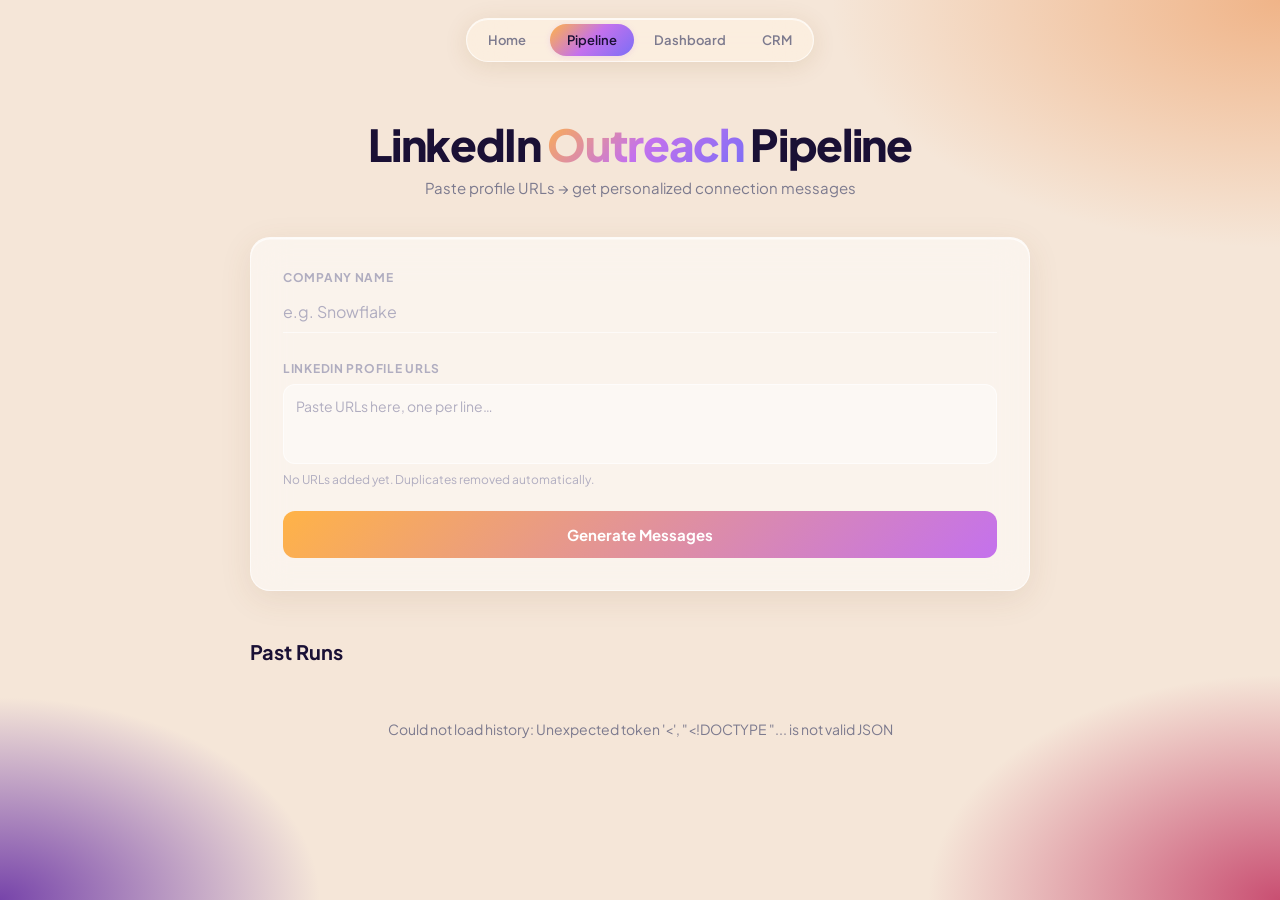
==== index.html @ 35eca124 "Fix copy button broken by JSON.stringify in inline onclick Messages containing quotes or apostrophes" ====
<!DOCTYPE html>
<html lang="en">
<head>
  <meta charset="UTF-8" />
  <meta name="viewport" content="width=device-width, initial-scale=1.0" />
  <title>LinkedIn Outreach Pipeline</title>
  <link rel="preconnect" href="https://fonts.googleapis.com" />
  <link rel="preconnect" href="https://fonts.gstatic.com" crossorigin />
  <link href="https://fonts.googleapis.com/css2?family=Plus+Jakarta+Sans:wght@400;500;600;700;800&display=swap" rel="stylesheet" />
  <style>
    *, *::before, *::after { box-sizing: border-box; margin: 0; padding: 0; }

    :root {
      --grad-start: #ffb347;
      --grad-mid:   #c471ed;
      --grad-end:   #7b6ef6;
      --grad: linear-gradient(135deg, var(--grad-start), var(--grad-mid), var(--grad-end));
      --bg: #f5e6d8;
      --surface: rgba(255,255,255,0.55);
      --card: rgba(255,255,255,0.52);
      --border: rgba(255,255,255,0.6);
      --text-primary: #1a1035;
      --text-secondary: #7c7a8e;
      --text-muted: #b0adc0;
      --glass-shadow: 0 8px 32px rgba(120,80,40,0.10), 0 1.5px 0 rgba(255,255,255,0.7) inset;
      --glass-blur: blur(18px);
    }

    body {
      font-family: "Plus Jakarta Sans", sans-serif;
      background: #f5e6d8;
      background-image:
        radial-gradient(ellipse 70% 55% at 100% 0%, #f0b488 0%, transparent 50%),
        radial-gradient(ellipse 55% 50% at 100% 100%, #c94f72 0%, transparent 50%),
        radial-gradient(ellipse 50% 45% at 0% 100%,  #7744aa 0%, transparent 50%);
      background-attachment: fixed;
      min-height: 100vh;
      color: var(--text-primary);
      padding: 0 0 80px;
    }

    .container {
      max-width: 820px;
      margin: 0 auto;
      padding: 40px 20px 0;
    }

    /* ── Nav ── */
    .nav {
      display: flex;
      justify-content: center;
      padding: 18px 0;
      position: sticky;
      top: 0;
      z-index: 10;
      pointer-events: none;
    }
    .nav-capsule {
      pointer-events: all;
      display: inline-flex;
      align-items: center;
      gap: 4px;
      padding: 5px;
      border-radius: 999px;
      background: rgba(253,240,224,0.78);
      backdrop-filter: blur(20px);
      -webkit-backdrop-filter: blur(20px);
      border: 1px solid rgba(255,255,255,0.65);
      box-shadow: 0 4px 24px rgba(120,80,20,0.12), 0 1px 0 rgba(255,255,255,0.7) inset;
    }
    .nav-pill {
      text-decoration: none;
      display: inline-flex;
      align-items: center;
      gap: 5px;
      color: var(--text-secondary);
      font-size: 13px;
      font-weight: 600;
      padding: 7px 16px;
      border-radius: 999px;
      border: none;
      background: transparent;
      transition: all .2s;
      white-space: nowrap;
      cursor: pointer;
      font-family: "Plus Jakarta Sans", sans-serif;
    }
    .nav-pill:hover { color: var(--text-primary); background: rgba(255,255,255,0.5); }
    .nav-pill.active {
      background: transparent;
      color: var(--text-primary);
      border: 1.5px solid transparent;
      background-image: linear-gradient(rgba(253,240,224,0.0), rgba(253,240,224,0.0)),
                        var(--grad);
      background-origin: border-box;
      background-clip: padding-box, border-box;
      box-shadow: 0 1px 6px rgba(196,113,237,0.18);
    }

    /* ── Header ── */
    .header {
      text-align: center;
      margin-bottom: 40px;
    }

    .header h1 {
      font-size: 2.75rem;
      font-weight: 800;
      letter-spacing: -0.03em;
      line-height: 1.1;
      color: var(--text-primary);
      margin-bottom: 10px;
    }

    .header h1 .grad-word {
      background: var(--grad);
      -webkit-background-clip: text;
      -webkit-text-fill-color: transparent;
      background-clip: text;
    }

    .header p {
      font-size: 0.9375rem;
      color: var(--text-secondary);
      font-weight: 400;
    }

    /* ── Form card ── */
    .form-card {
      background: var(--card);
      border-radius: 20px;
      padding: 32px;
      margin-bottom: 32px;
      box-shadow: 0 8px 32px rgba(120,80,40,0.10), 0 1.5px 0 rgba(255,255,255,0.7) inset;
      border: 1px solid var(--border);
      backdrop-filter: blur(18px);
      -webkit-backdrop-filter: blur(18px);
    }

    .field-label {
      font-size: 0.75rem;
      font-weight: 700;
      color: var(--text-muted);
      letter-spacing: 0.06em;
      text-transform: uppercase;
      margin-bottom: 8px;
      display: block;
    }

    .company-input {
      width: 100%;
      border: none;
      border-bottom: 1.5px solid var(--border);
      background: transparent;
      padding: 8px 0 10px;
      font-size: 1rem;
      font-family: inherit;
      color: var(--text-primary);
      outline: none;
      margin-bottom: 28px;
      transition: border-color 0.2s;
      font-weight: 500;
    }

    .company-input::placeholder { color: var(--text-muted); font-weight: 400; }
    .company-input:focus { border-bottom-color: #c471ed; }

    /* ── URL chip input ── */
    .chip-field-wrap {
      border: 1.5px solid var(--border);
      border-radius: 12px;
      padding: 10px 12px;
      min-height: 80px;
      display: flex;
      flex-wrap: wrap;
      gap: 6px;
      align-content: flex-start;
      cursor: text;
      transition: border-color 0.2s;
      margin-bottom: 8px;
      background: rgba(255,255,255,0.4);
    }

    .chip-field-wrap:focus-within { border-color: #c471ed; }

    .url-chip {
      display: inline-flex;
      align-items: center;
      gap: 5px;
      background: linear-gradient(135deg, rgba(255,179,71,0.12), rgba(196,113,237,0.12));
      border: 1px solid rgba(196,113,237,0.25);
      border-radius: 6px;
      padding: 3px 8px 3px 6px;
      font-size: 0.78rem;
      color: var(--text-primary);
      font-weight: 500;
      max-width: 260px;
    }

    .url-chip .li-icon {
      width: 14px;
      height: 14px;
      border-radius: 3px;
      background: #0077b5;
      display: flex;
      align-items: center;
      justify-content: center;
      flex-shrink: 0;
    }

    .url-chip .li-icon svg { display: block; }

    .url-chip .chip-text {
      overflow: hidden;
      text-overflow: ellipsis;
      white-space: nowrap;
    }

    .url-chip .chip-remove {
      background: none;
      border: none;
      cursor: pointer;
      color: var(--text-muted);
      font-size: 0.9rem;
      line-height: 1;
      padding: 0 0 0 2px;
      flex-shrink: 0;
      transition: color 0.15s;
    }

    .url-chip .chip-remove:hover { color: #c471ed; }

    .chip-textarea {
      border: none;
      outline: none;
      background: transparent;
      font-family: inherit;
      font-size: 0.875rem;
      color: var(--text-primary);
      resize: none;
      flex: 1;
      min-width: 180px;
      min-height: 28px;
      line-height: 1.6;
    }

    .chip-textarea::placeholder { color: var(--text-muted); }

    .url-hint {
      font-size: 0.75rem;
      color: var(--text-muted);
      margin-bottom: 24px;
    }

    .url-count {
      font-weight: 600;
      color: #c471ed;
    }

    /* ── Generate button ── */
    .btn-generate {
      width: 100%;
      background: var(--grad);
      background-size: 200% 200%;
      color: #fff;
      border: none;
      border-radius: 12px;
      padding: 14px 24px;
      font-size: 0.9375rem;
      font-weight: 700;
      font-family: inherit;
      cursor: pointer;
      transition: opacity 0.2s, transform 0.15s;
      position: relative;
      overflow: hidden;
    }

    .btn-generate:hover:not(:disabled) {
      opacity: 0.92;
      transform: translateY(-1px);
    }

    .btn-generate:disabled {
      opacity: 0.6;
      cursor: not-allowed;
      transform: none;
    }

    /* progress fill overlay */
    .btn-generate .btn-progress {
      position: absolute;
      inset: 0;
      background: rgba(255,255,255,0.15);
      width: 0%;
      transition: width 0.4s ease;
    }

    .btn-generate .btn-label {
      position: relative;
      z-index: 1;
    }

    /* ── Status ticker ── */
    .status-ticker {
      display: none;
      align-items: center;
      gap: 8px;
      padding: 10px 0 0;
      font-size: 0.8125rem;
      color: var(--text-secondary);
    }

    .status-ticker.visible { display: flex; }

    .ticker-dot {
      width: 6px;
      height: 6px;
      border-radius: 50%;
      background: var(--grad);
      background: linear-gradient(135deg, #ffb347, #c471ed);
      flex-shrink: 0;
      animation: pulse 1.2s ease-in-out infinite;
    }

    @keyframes pulse {
      0%, 100% { opacity: 1; transform: scale(1); }
      50%       { opacity: 0.4; transform: scale(0.7); }
    }

    /* ── Error ── */
    .error-box {
      display: none;
      background: #fff5f5;
      border: 1px solid #fecaca;
      border-radius: 10px;
      padding: 12px 16px;
      color: #b91c1c;
      font-size: 0.875rem;
      margin-bottom: 20px;
    }

    .error-box.visible { display: block; }

    /* ── Results ── */
    .results-section { display: none; }
    .results-section.visible { display: block; }

    .results-header {
      display: flex;
      align-items: baseline;
      gap: 12px;
      margin-bottom: 16px;
    }

    .results-title {
      font-size: 1.25rem;
      font-weight: 700;
      color: var(--text-primary);
    }

    .results-count {
      font-size: 0.8125rem;
      color: var(--text-secondary);
      font-weight: 500;
    }

    /* ── Table ── */
    .table-card {
      background: var(--card);
      border-radius: 20px;
      border: 1px solid var(--border);
      box-shadow: 0 8px 32px rgba(120,80,40,0.10), 0 1.5px 0 rgba(255,255,255,0.7) inset;
      backdrop-filter: blur(18px);
      -webkit-backdrop-filter: blur(18px);
      overflow: hidden;
    }

    table {
      width: 100%;
      border-collapse: collapse;
      font-size: 0.875rem;
    }

    thead {
      background: linear-gradient(to right, rgba(255,179,71,0.06), rgba(196,113,237,0.06));
      border-bottom: 1px solid var(--border);
    }

    th {
      padding: 13px 16px;
      text-align: left;
      font-size: 0.7rem;
      font-weight: 700;
      letter-spacing: 0.07em;
      text-transform: uppercase;
      color: var(--text-muted);
      white-space: nowrap;
    }

    td {
      padding: 16px 16px;
      vertical-align: top;
      border-bottom: 1px solid #f5f0fc;
    }

    tr:last-child td { border-bottom: none; }

    tbody tr {
      transition: background 0.15s;
    }

    tbody tr:hover td { background: #fdfaff; }

    /* gradient left accent per row */
    tbody tr td:first-child {
      position: relative;
    }

    tbody tr td:first-child::before {
      content: "";
      position: absolute;
      left: 0;
      top: 20%;
      bottom: 20%;
      width: 3px;
      border-radius: 0 2px 2px 0;
      background: var(--grad);
      opacity: 0;
      transition: opacity 0.2s;
    }

    tbody tr:hover td:first-child::before { opacity: 1; }

    .td-sr {
      color: var(--text-muted);
      font-size: 0.8rem;
      font-weight: 600;
      width: 36px;
    }

    .td-name {
      min-width: 130px;
    }

    .name-text {
      font-weight: 700;
      color: var(--text-primary);
      font-size: 0.9rem;
    }

    .td-pers { width: 100px; }

    .badge {
      display: inline-flex;
      align-items: center;
      gap: 4px;
      font-size: 0.7rem;
      font-weight: 700;
      padding: 3px 9px;
      border-radius: 20px;
    }

    .badge-yes {
      background: linear-gradient(135deg, rgba(255,179,71,0.15), rgba(196,113,237,0.15));
      color: #9333ea;
      border: 1px solid rgba(196,113,237,0.3);
    }

    .badge-no {
      background: #f5f5f5;
      color: var(--text-muted);
      border: 1px solid #e5e5e5;
    }

    .badge-warn {
      background: #fff7ed;
      color: #c2410c;
      border: 1px solid #fed7aa;
    }

    .td-url a {
      color: #7b6ef6;
      text-decoration: none;
      font-size: 0.8rem;
      font-weight: 500;
      white-space: nowrap;
    }

    .td-url a:hover { text-decoration: underline; }

    .td-message { min-width: 300px; max-width: 420px; }

    .message-text {
      color: var(--text-primary);
      line-height: 1.6;
      font-size: 0.875rem;
    }

    .char-bar-wrap {
      margin-top: 8px;
      display: flex;
      align-items: center;
      gap: 8px;
    }

    .char-bar-track {
      flex: 1;
      height: 3px;
      background: #ede8f5;
      border-radius: 99px;
      overflow: hidden;
    }

    .char-bar-fill {
      height: 100%;
      border-radius: 99px;
      background: var(--grad);
      transition: width 0.4s ease;
    }

    .char-bar-fill.over { background: linear-gradient(to right, #f97316, #ef4444); }

    .char-label {
      font-size: 0.7rem;
      font-weight: 600;
      color: var(--text-muted);
      white-space: nowrap;
    }

    .char-label.over { color: #ef4444; }

    /* ── Priority badge ── */
    .priority-badge {
      display: inline-flex;
      align-items: center;
      gap: 4px;
      padding: 3px 9px;
      border-radius: 20px;
      font-size: 11px;
      font-weight: 700;
      letter-spacing: 0.02em;
      white-space: nowrap;
      border: 1px solid;
    }
    .pri-high   { color: #e85d04; border-color: rgba(232,93,4,0.3);   background: rgba(232,93,4,0.08); }
    .pri-medium { color: #7b6ef6; border-color: rgba(123,110,246,0.3); background: rgba(123,110,246,0.08); }
    .pri-low    { color: #9090aa; border-color: rgba(144,144,170,0.3); background: rgba(144,144,170,0.08); }
    .td-priority { width: 90px; }

    /* ── Trash button ── */
    .btn-trash {
      background: transparent;
      border: 1.5px solid rgba(239,68,68,0.25);
      border-radius: 8px;
      color: rgba(239,68,68,0.5);
      font-size: 14px;
      padding: 5px 8px;
      cursor: pointer;
      transition: border-color .15s, color .15s, background .15s;
      line-height: 1;
    }
    .btn-trash:hover {
      border-color: #ef4444;
      color: #ef4444;
      background: rgba(239,68,68,0.06);
    }

    .td-copy { width: 70px; text-align: center; }

    .btn-copy {
      background: transparent;
      border: 1.5px solid var(--border);
      border-radius: 8px;
      color: var(--text-secondary);
      padding: 5px 11px;
      font-size: 0.75rem;
      font-weight: 600;
      font-family: inherit;
      cursor: pointer;
      transition: all 0.15s;
      white-space: nowrap;
    }

    .btn-copy:hover {
      border-color: #c471ed;
      color: #c471ed;
    }

    .btn-copy.copied {
      background: linear-gradient(135deg, rgba(255,179,71,0.12), rgba(196,113,237,0.12));
      border-color: #c471ed;
      color: #9333ea;
    }

    /* ── Row entrance animation ── */
    @keyframes rowIn {
      from { opacity: 0; transform: translateY(8px); }
      to   { opacity: 1; transform: translateY(0); }
    }

    .row-new {
      animation: rowIn 0.3s ease forwards;
    }

    @media (prefers-reduced-motion: reduce) {
      .row-new { animation: none; }
    }

    /* ── Run History ── */
    .history-section {
      margin-top: 48px;
    }
    .history-header {
      display: flex;
      align-items: baseline;
      gap: 12px;
      margin-bottom: 16px;
    }
    .history-title {
      font-size: 1.25rem;
      font-weight: 700;
      color: var(--text-primary);
    }
    .history-count {
      font-size: 0.8125rem;
      color: var(--text-secondary);
      font-weight: 500;
    }
    .run-list { display: flex; flex-direction: column; gap: 10px; }

    .run-card {
      background: var(--card);
      border: 1px solid var(--border);
      border-radius: 16px;
      overflow: hidden;
      box-shadow: 0 8px 32px rgba(120,80,40,0.10), 0 1.5px 0 rgba(255,255,255,0.7) inset;
      backdrop-filter: blur(18px);
      -webkit-backdrop-filter: blur(18px);
    }
    .run-card-head {
      display: flex;
      align-items: center;
      gap: 12px;
      padding: 14px 20px;
      cursor: pointer;
      user-select: none;
      transition: background .15s;
    }
    .run-card-head:hover { background: rgba(255,255,255,0.7); }
    .run-card-head .run-company {
      font-weight: 700;
      font-size: 0.9375rem;
      color: var(--text-primary);
      flex: 1;
    }
    .run-card-head .run-meta {
      font-size: 0.78rem;
      color: var(--text-secondary);
      white-space: nowrap;
    }
    .run-card-head .run-chevron {
      font-size: 0.75rem;
      color: var(--text-muted);
      transition: transform .2s;
    }
    .run-card.open .run-chevron { transform: rotate(180deg); }

    .run-card-body {
      display: none;
      border-top: 1px solid var(--border);
    }
    .run-card.open .run-card-body { display: block; }

    .run-contacts-table {
      width: 100%;
      border-collapse: collapse;
      font-size: 0.8375rem;
    }
    .run-contacts-table thead {
      background: linear-gradient(to right, rgba(255,179,71,0.05), rgba(196,113,237,0.05));
    }
    .run-contacts-table th {
      padding: 10px 16px;
      text-align: left;
      font-size: 0.68rem;
      font-weight: 700;
      letter-spacing: .07em;
      text-transform: uppercase;
      color: var(--text-muted);
      border-bottom: 1px solid var(--border);
      white-space: nowrap;
    }
    .run-contacts-table td {
      padding: 12px 16px;
      border-bottom: 1px solid #f5f0fc;
      vertical-align: top;
    }
    .run-contacts-table tr:last-child td { border-bottom: none; }
    .run-contacts-table tbody tr:hover td { background: #fdfaff; }
    .rct-name a { color: var(--text-primary); font-weight: 600; text-decoration: none; }
    .rct-name a:hover { color: #7b6ef6; }
    .rct-msg {
      color: var(--text-secondary);
      line-height: 1.55;
      max-width: 400px;
    }
    .rct-copy {
      background: transparent;
      border: 1.5px solid var(--border);
      border-radius: 8px;
      color: var(--text-secondary);
      padding: 4px 10px;
      font-size: 0.72rem;
      font-weight: 600;
      font-family: inherit;
      cursor: pointer;
      white-space: nowrap;
      transition: all .15s;
    }
    .rct-copy:hover { border-color: #c471ed; color: #c471ed; }
    .rct-copy.copied { background: linear-gradient(135deg,rgba(255,179,71,.12),rgba(196,113,237,.12)); border-color:#c471ed; color:#9333ea; }

    .history-empty {
      text-align: center;
      padding: 40px 20px;
      color: var(--text-secondary);
      font-size: 0.875rem;
    }
    .history-loader {
      text-align: center;
      padding: 24px;
      color: var(--text-muted);
      font-size: 0.875rem;
    }

    /* ── Mobile ── */
    @media (max-width: 600px) {
      .header h1 { font-size: 2rem; }
      .form-card { padding: 24px 18px; }
      .td-message { min-width: 200px; }
      table { font-size: 0.8rem; }
    }
  </style>
</head>
<body>
  <nav class="nav">
    <div class="nav-capsule">
      <a href="/" class="nav-pill">Home</a>
      <div class="nav-divider"></div>
      <a href="/outreach" class="nav-pill active">Pipeline</a>
      <a href="/dashboard" class="nav-pill">Dashboard</a>
      <a href="/crm" class="nav-pill">CRM</a>
    </div>
  </nav>

  <div class="container">

    <header class="header">
      <h1>LinkedIn <span class="grad-word">Outreach</span> Pipeline</h1>
      <p>Paste profile URLs → get personalized connection messages</p>
    </header>

    <div class="form-card">

      <label class="field-label" for="company-input">Company Name</label>
      <input
        type="text"
        id="company-input"
        class="company-input"
        placeholder="e.g. Snowflake"
        autocomplete="off"
      />

      <label class="field-label">LinkedIn Profile URLs</label>
      <div class="chip-field-wrap" id="chip-field" onclick="document.getElementById('chip-input').focus()">
        <!-- chips injected here by JS -->
        <textarea
          id="chip-input"
          class="chip-textarea"
          placeholder="Paste URLs here, one per line…"
          rows="1"
        ></textarea>
      </div>
      <p class="url-hint">
        <span id="url-count-text">No URLs added yet.</span>
        Duplicates removed automatically.
      </p>

      <button class="btn-generate" id="generate-btn" onclick="runPipeline()">
        <div class="btn-progress" id="btn-progress"></div>
        <span class="btn-label" id="btn-label">Generate Messages</span>
      </button>

      <div class="status-ticker" id="status-ticker">
        <div class="ticker-dot"></div>
        <span id="ticker-text">Starting…</span>
      </div>

    </div>

    <div class="error-box" id="error-box"></div>

    <div class="results-section" id="results-section">
      <div class="results-header">
        <span class="results-title">Personalized messages</span>
        <span class="results-count" id="results-count"></span>
      </div>
      <div class="table-card">
        <table>
          <thead>
            <tr>
              <th>#</th>
              <th>Name</th>
              <th>Personalized</th>
              <th>Priority</th>
              <th>LinkedIn</th>
              <th>Message</th>
              <th>Copy</th>
              <th></th>
            </tr>
          </thead>
          <tbody id="results-body"></tbody>
        </table>
      </div>
    </div>

    <!-- ── Past Runs ── -->
    <div class="history-section">
      <div class="history-header">
        <span class="history-title">Past Runs</span>
        <span class="history-count" id="history-count"></span>
      </div>
      <div id="run-list-container">
        <div class="history-loader">Loading history…</div>
      </div>
    </div>

  </div>

  <script>
    /* ── Chip URL input ── */
    const chipField = document.getElementById("chip-field");
    const chipInput = document.getElementById("chip-input");
    const urlCountText = document.getElementById("url-count-text");
    let chipUrls = []; // ordered list of deduped URLs

    function renderChips() {
      // Remove all existing chips
      chipField.querySelectorAll(".url-chip").forEach(c => c.remove());

      // Re-insert before the textarea
      chipUrls.forEach((url, i) => {
        const slug = url.replace("https://www.linkedin.com/in/", "").replace(/\/$/, "");
        const chip = document.createElement("div");
        chip.className = "url-chip";
        chip.innerHTML = `
          <span class="li-icon">
            <svg width="10" height="10" viewBox="0 0 10 10" fill="none">
              <rect width="10" height="10" rx="2" fill="#0077b5"/>
              <text x="2" y="8" font-size="7" fill="white" font-family="sans-serif" font-weight="bold">in</text>
            </svg>
          </span>
          <span class="chip-text" title="${url}">${slug}</span>
          <button class="chip-remove" data-idx="${i}" title="Remove">×</button>
        `;
        chipField.insertBefore(chip, chipInput);
      });

      // Update count label
      const n = chipUrls.length;
      urlCountText.innerHTML = n === 0
        ? "No URLs added yet."
        : `<span class="url-count">${n} URL${n !== 1 ? "s" : ""} added.</span>`;
    }

    function addUrlsFromText(text) {
      const lines = text.split(/[\n,]+/).map(l => l.trim()).filter(Boolean);
      let added = 0;
      lines.forEach(line => {
        // Accept with or without https://www.
        let url = line;
        if (url.startsWith("linkedin.com")) url = "https://www." + url;
        if (url.startsWith("www.linkedin.com")) url = "https://" + url;
        if (url.includes("linkedin.com/in/") && !chipUrls.includes(url)) {
          // Normalise to https://www.linkedin.com/in/slug/
          const match = url.match(/linkedin\.com\/in\/([^/?#]+)/);
          if (match) {
            const canonical = `https://www.linkedin.com/in/${match[1]}/`;
            if (!chipUrls.includes(canonical)) {
              chipUrls.push(canonical);
              added++;
            }
          }
        }
      });
      if (added > 0) renderChips();
      return added;
    }

    // Remove chip on × click
    chipField.addEventListener("click", e => {
      if (e.target.classList.contains("chip-remove")) {
        const idx = parseInt(e.target.dataset.idx, 10);
        chipUrls.splice(idx, 1);
        renderChips();
      }
    });

    // Parse pasted text into chips
    chipInput.addEventListener("paste", e => {
      e.preventDefault();
      const text = e.clipboardData.getData("text");
      addUrlsFromText(text);
      chipInput.value = "";
    });

    // Parse typed text on Enter or newline
    chipInput.addEventListener("keydown", e => {
      if (e.key === "Enter") {
        e.preventDefault();
        addUrlsFromText(chipInput.value);
        chipInput.value = "";
      }
    });

    // Also catch any remaining text on blur
    chipInput.addEventListener("blur", () => {
      if (chipInput.value.trim()) {
        addUrlsFromText(chipInput.value);
        chipInput.value = "";
      }
    });

    /* ── Pipeline ── */
    let resultCount = 0;
    let totalUrls = 0;

    async function runPipeline() {
      const company  = document.getElementById("company-input").value.trim();
      const errorBox = document.getElementById("error-box");
      const ticker   = document.getElementById("status-ticker");
      const resultsSection = document.getElementById("results-section");
      const tbody    = document.getElementById("results-body");
      const btn      = document.getElementById("generate-btn");
      const btnLabel = document.getElementById("btn-label");
      const btnProg  = document.getElementById("btn-progress");

      // Also pick up anything still typed in the chip input
      if (chipInput.value.trim()) {
        addUrlsFromText(chipInput.value);
        chipInput.value = "";
      }

      errorBox.classList.remove("visible");
      resultsSection.classList.remove("visible");
      tbody.innerHTML = "";
      resultCount = 0;

      if (!company)          { showError("Please enter a company name."); return; }
      if (chipUrls.length === 0) { showError("Please add at least one LinkedIn profile URL."); return; }

      totalUrls = chipUrls.length;
      btn.disabled = true;
      btnLabel.textContent = `Scraping ${totalUrls} profile${totalUrls !== 1 ? "s" : ""}…`;
      btnProg.style.width = "0%";
      ticker.classList.add("visible");

      try {
        const response = await fetch("/generate", {
          method:  "POST",
          headers: { "Content-Type": "application/json" },
          body:    JSON.stringify({ urls: chipUrls, company }),
        });

        if (!response.ok) throw new Error(`Server error ${response.status}`);

        const reader  = response.body.getReader();
        const decoder = new TextDecoder();
        let   buffer  = "";

        while (true) {
          const { done, value } = await reader.read();
          if (done) break;
          buffer += decoder.decode(value, { stream: true });
          const parts = buffer.split("\n\n");
          buffer = parts.pop();

          for (const part of parts) {
            const line = part.trim();
            if (!line.startsWith("data: ")) continue;
            try {
              const msg = JSON.parse(line.slice(6));

              if (msg.event === "status") {
                document.getElementById("ticker-text").textContent = msg.message;
                btnLabel.textContent = msg.message.length > 50
                  ? msg.message.slice(0, 50) + "…"
                  : msg.message;

              } else if (msg.event === "result") {
                appendRow(msg);
                resultCount++;
                document.getElementById("results-count").textContent =
                  `${resultCount} of ${totalUrls}`;
                // progress bar
                btnProg.style.width = `${Math.round((resultCount / totalUrls) * 100)}%`;

                if (resultCount === 1) {
                  resultsSection.classList.add("visible");
                  resultsSection.scrollIntoView({ behavior: "smooth", block: "start" });
                }

              } else if (msg.event === "done") {
                ticker.classList.remove("visible");
                btn.disabled = false;
                btnLabel.textContent = `Done — ${resultCount} message${resultCount !== 1 ? "s" : ""}`;
                btnProg.style.width = "100%";
                document.getElementById("results-count").textContent =
                  `${resultCount} message${resultCount !== 1 ? "s" : ""} generated`;
                if (window._pipelineDoneHook) window._pipelineDoneHook();
                setTimeout(() => {
                  btnLabel.textContent = "Generate Messages";
                  btnProg.style.width = "0%";
                }, 3000);
                if (resultCount === 0) {
                  showError("No results returned. All profiles may have been filtered or scrapers returned no data.");
                }

              } else if (msg.event === "error") {
                showError("Pipeline error: " + msg.message);
                ticker.classList.remove("visible");
                btn.disabled = false;
                btnLabel.textContent = "Generate Messages";
              }
            } catch (e) {
              console.warn("Could not parse SSE chunk:", line, e);
            }
          }
        }
      } catch (err) {
        showError("Something went wrong: " + err.message);
      } finally {
        ticker.classList.remove("visible");
        btn.disabled = false;
        if (btnLabel.textContent !== "Generate Messages" &&
            !btnLabel.textContent.startsWith("Done")) {
          btnLabel.textContent = "Generate Messages";
        }
      }
    }

    const ROW_CONTACT_IDS = new Map(); // tr element → contact id (set after pipeline completes if needed)

    function appendRow(row) {
      const tbody = document.getElementById("results-body");
      const isWarn = row.message && row.message.startsWith("⚠️");
      const charPct = Math.min(100, Math.round((row.char_count / 300) * 100));
      const isOver  = row.char_count > 300;
      const charLabel = row.char_count === 0 ? "" :
        isOver
          ? `${row.char_count} / 300 — over`
          : `${row.char_count} / 300`;

      let badgeClass = "badge-no", badgeLabel = row.personalized;
      if (isWarn) { badgeClass = "badge-warn"; badgeLabel = "Not found"; }
      else if (row.personalized === "Yes") badgeClass = "badge-yes";

      const pri = row.priority || "medium";
      const priLabel = pri.charAt(0).toUpperCase() + pri.slice(1);
      const priDot = pri === "high" ? "🔴" : pri === "medium" ? "🟡" : "⚪";

      const tr = document.createElement("tr");
      tr.className = "row-new";
      tr.dataset.url     = row.url;
      tr.dataset.message = row.message || "";
      tr.innerHTML = `
        <td class="td-sr">${row.sr}</td>
        <td class="td-name"><span class="name-text">${escHtml(row.name)}</span></td>
        <td class="td-pers">
          <span class="badge ${badgeClass}">${badgeLabel}</span>
        </td>
        <td class="td-priority">
          <span class="priority-badge pri-${pri}">${priDot} ${priLabel}</span>
        </td>
        <td class="td-url">
          <a href="${escHtml(row.url)}" target="_blank" rel="noopener">View ↗</a>
        </td>
        <td class="td-message">
          <div class="message-text">${escHtml(row.message)}</div>
          ${row.char_count > 0 ? `
          <div class="char-bar-wrap">
            <div class="char-bar-track">
              <div class="char-bar-fill ${isOver ? 'over' : ''}" style="width:${charPct}%"></div>
            </div>
            <span class="char-label ${isOver ? 'over' : ''}">${charLabel}</span>
          </div>` : ""}
        </td>
        <td class="td-copy">
          ${!isWarn ? `<button class="btn-copy" onclick="copyMessage(this)">Copy</button>` : ""}
        </td>
        <td style="width:44px;text-align:center;">
          <button class="btn-trash" title="Remove contact" onclick="trashRow(this)">🗑</button>
        </td>
      `;
      tbody.appendChild(tr);
    }

    async function trashRow(btn) {
      const tr = btn.closest("tr");
      const url = tr.dataset.url;
      // Find the contact id by URL from the server
      try {
        const res = await fetch(`/contacts?limit=500`);
        if (res.ok) {
          const contacts = await res.json();
          const match = contacts.find(c => c.url === url);
          if (match) {
            const r = await fetch(`/contacts/${match.id}`, {
              method: "PATCH",
              headers: {"Content-Type": "application/json"},
              body: JSON.stringify({deleted: true})
            });
            if (r.ok) {
              tr.style.transition = "opacity .3s";
              tr.style.opacity = "0";
              setTimeout(() => tr.remove(), 320);
              return;
            }
          }
        }
      } catch(e) {}
      // If no DB record yet (pipeline still running), just hide the row
      tr.style.transition = "opacity .3s";
      tr.style.opacity = "0";
      setTimeout(() => tr.remove(), 320);
    }

    function _doCopy(text, btn) {
      const done = () => {
        btn.textContent = "✓ Copied";
        btn.classList.add("copied");
        setTimeout(() => { btn.textContent = "Copy"; btn.classList.remove("copied"); }, 1800);
      };
      if (navigator.clipboard && navigator.clipboard.writeText) {
        navigator.clipboard.writeText(text).then(done).catch(() => _fallbackCopy(text, btn, done));
      } else {
        _fallbackCopy(text, btn, done);
      }
    }
    function _fallbackCopy(text, btn, done) {
      const ta = document.createElement("textarea");
      ta.value = text;
      ta.style.cssText = "position:fixed;opacity:0;top:0;left:0";
      document.body.appendChild(ta);
      ta.focus(); ta.select();
      try { document.execCommand("copy"); done(); } catch(e) {}
      document.body.removeChild(ta);
    }
    function copyMessage(btn) {
      const message = btn.closest("tr").dataset.message || "";
      _doCopy(message, btn);
    }

    function showError(msg) {
      const box = document.getElementById("error-box");
      box.textContent = msg;
      box.classList.add("visible");
    }

    function escHtml(str) {
      return String(str)
        .replace(/&/g, "&amp;")
        .replace(/</g, "&lt;")
        .replace(/>/g, "&gt;")
        .replace(/"/g, "&quot;");
    }

    /* ── Run History ── */
    async function loadHistory() {
      const container = document.getElementById("run-list-container");
      try {
        const res  = await fetch("/history?limit=50");
        const runs = await res.json();
        if (!Array.isArray(runs) || runs.length === 0) {
          container.innerHTML = `<div class="history-empty">No past runs yet. Generate your first batch above.</div>`;
          return;
        }
        document.getElementById("history-count").textContent = `${runs.length} run${runs.length !== 1 ? "s" : ""}`;
        container.innerHTML = `<div class="run-list">${runs.map(renderRunCard).join("")}</div>`;
      } catch (e) {
        container.innerHTML = `<div class="history-empty">Could not load history: ${escHtml(e.message)}</div>`;
      }
    }

    function renderRunCard(run) {
      const date = new Date(run.created_at).toLocaleDateString("en-US", {
        month: "short", day: "numeric", year: "numeric",
      });
      const time = new Date(run.created_at).toLocaleTimeString("en-US", {
        hour: "numeric", minute: "2-digit",
      });
      const msgs = Array.isArray(run.messages) ? run.messages : [];
      const count = msgs.length || (run.total_profiles || 0);
      return `
        <div class="run-card" id="run-${run.id}">
          <div class="run-card-head" onclick="toggleRun('${run.id}', ${JSON.stringify(msgs).replace(/"/g,'&quot;')})">
            <span class="run-company">${escHtml(run.company || "Unknown")}</span>
            <span class="run-meta">${count} contact${count !== 1 ? "s" : ""} · ${date} at ${time}</span>
            <span class="run-chevron">▼</span>
          </div>
          <div class="run-card-body" id="run-body-${run.id}"></div>
        </div>`;
    }

    function toggleRun(runId, results) {
      const card = document.getElementById(`run-${runId}`);
      const body = document.getElementById(`run-body-${runId}`);
      const isOpen = card.classList.toggle("open");
      if (isOpen && !body._loaded) {
        body._loaded = true;
        if (!results || results.length === 0) {
          body.innerHTML = `<div class="history-empty" style="padding:24px">No contact details stored for this run.</div>`;
        } else {
          const rows = results.map((r, i) => {
            const nameHtml = r.url
              ? `<a href="${escHtml(r.url)}" target="_blank">${escHtml(r.name || r.url)}</a>`
              : escHtml(r.name || "—");
            return `
              <tr data-message="${escHtml(r.message || "")}">
                <td style="color:var(--text-muted);font-size:.78rem;width:32px">${i + 1}</td>
                <td class="rct-name">${nameHtml}</td>
                <td class="rct-msg">${escHtml(r.message || "")}</td>
                <td style="white-space:nowrap">
                  ${r.message ? `<button class="rct-copy" onclick="copyRct(this)">Copy</button>` : ""}
                </td>
              </tr>`;
          }).join("");
          body.innerHTML = `
            <table class="run-contacts-table">
              <thead><tr>
                <th>#</th><th>Contact</th><th>Message</th><th></th>
              </tr></thead>
              <tbody>${rows}</tbody>
            </table>`;
        }
      }
    }

    function copyRct(btn) {
      const msg = btn.closest("tr").dataset.message || "";
      _doCopy(msg, btn);
    }

    // Refresh history after a successful pipeline run
    const _origDone = window._pipelineDoneHook;
    window._pipelineDoneHook = function() {
      if (_origDone) _origDone();
      setTimeout(loadHistory, 3000); // give supabase time to log
    };

    document.addEventListener("DOMContentLoaded", loadHistory);
  </script>
</body>
</html>
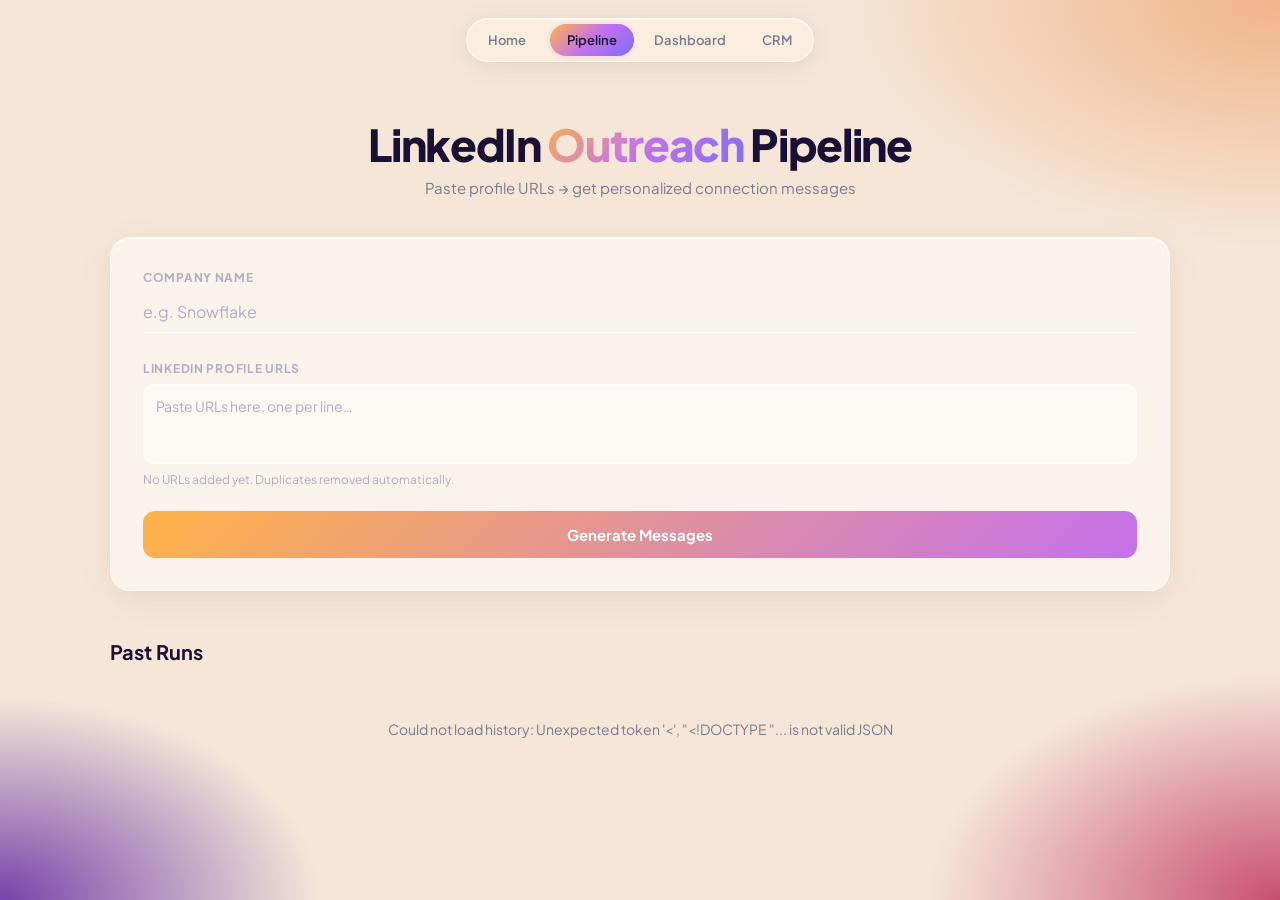
==== commit cdec0972: "Widen container to 1100px; tighten message system prompt - index.html: expand .container max-width f" ====
--- a/index.html
+++ b/index.html
@@ -40,7 +40,7 @@
     }
 
     .container {
-      max-width: 820px;
+      max-width: 1100px;
       margin: 0 auto;
       padding: 40px 20px 0;
     }
@@ -286,6 +286,24 @@
       transform: none;
     }
 
+    .btn-stop {
+      padding: 14px 20px;
+      border-radius: 12px;
+      border: 1.5px solid rgba(239,68,68,0.4);
+      background: rgba(239,68,68,0.07);
+      color: #ef4444;
+      font-family: var(--font);
+      font-size: 0.875rem;
+      font-weight: 700;
+      cursor: pointer;
+      white-space: nowrap;
+      transition: background .15s, border-color .15s;
+    }
+    .btn-stop:hover {
+      background: rgba(239,68,68,0.14);
+      border-color: #ef4444;
+    }
+
     /* progress fill overlay */
     .btn-generate .btn-progress {
       position: absolute;
@@ -786,10 +804,15 @@
         Duplicates removed automatically.
       </p>
 
-      <button class="btn-generate" id="generate-btn" onclick="runPipeline()">
-        <div class="btn-progress" id="btn-progress"></div>
-        <span class="btn-label" id="btn-label">Generate Messages</span>
-      </button>
+      <div style="display:flex;gap:10px;align-items:stretch">
+        <button class="btn-generate" id="generate-btn" onclick="runPipeline()" style="flex:1">
+          <div class="btn-progress" id="btn-progress"></div>
+          <span class="btn-label" id="btn-label">Generate Messages</span>
+        </button>
+        <button class="btn-stop" id="stop-btn" onclick="stopPipeline()" style="display:none">
+          ⏹ Stop
+        </button>
+      </div>
 
       <div class="status-ticker" id="status-ticker">
         <div class="ticker-dot"></div>
@@ -934,6 +957,14 @@
     /* ── Pipeline ── */
     let resultCount = 0;
     let totalUrls = 0;
+    let _activeReader = null;
+
+    function stopPipeline() {
+      if (_activeReader) {
+        _activeReader.cancel();
+        _activeReader = null;
+      }
+    }
 
     async function runPipeline() {
       const company  = document.getElementById("company-input").value.trim();
@@ -964,6 +995,7 @@
       btnLabel.textContent = `Scraping ${totalUrls} profile${totalUrls !== 1 ? "s" : ""}…`;
       btnProg.style.width = "0%";
       ticker.classList.add("visible");
+      document.getElementById("stop-btn").style.display = "block";
 
       try {
         const response = await fetch("/generate", {
@@ -975,6 +1007,7 @@
         if (!response.ok) throw new Error(`Server error ${response.status}`);
 
         const reader  = response.body.getReader();
+        _activeReader = reader;
         const decoder = new TextDecoder();
         let   buffer  = "";
 
@@ -1038,13 +1071,18 @@
           }
         }
       } catch (err) {
-        showError("Something went wrong: " + err.message);
+        if (err.name !== "AbortError" && !err.message?.includes("cancel")) {
+          showError("Something went wrong: " + err.message);
+        }
       } finally {
+        _activeReader = null;
         ticker.classList.remove("visible");
         btn.disabled = false;
+        document.getElementById("stop-btn").style.display = "none";
         if (btnLabel.textContent !== "Generate Messages" &&
             !btnLabel.textContent.startsWith("Done")) {
           btnLabel.textContent = "Generate Messages";
+          btnProg.style.width = "0%";
         }
       }
     }
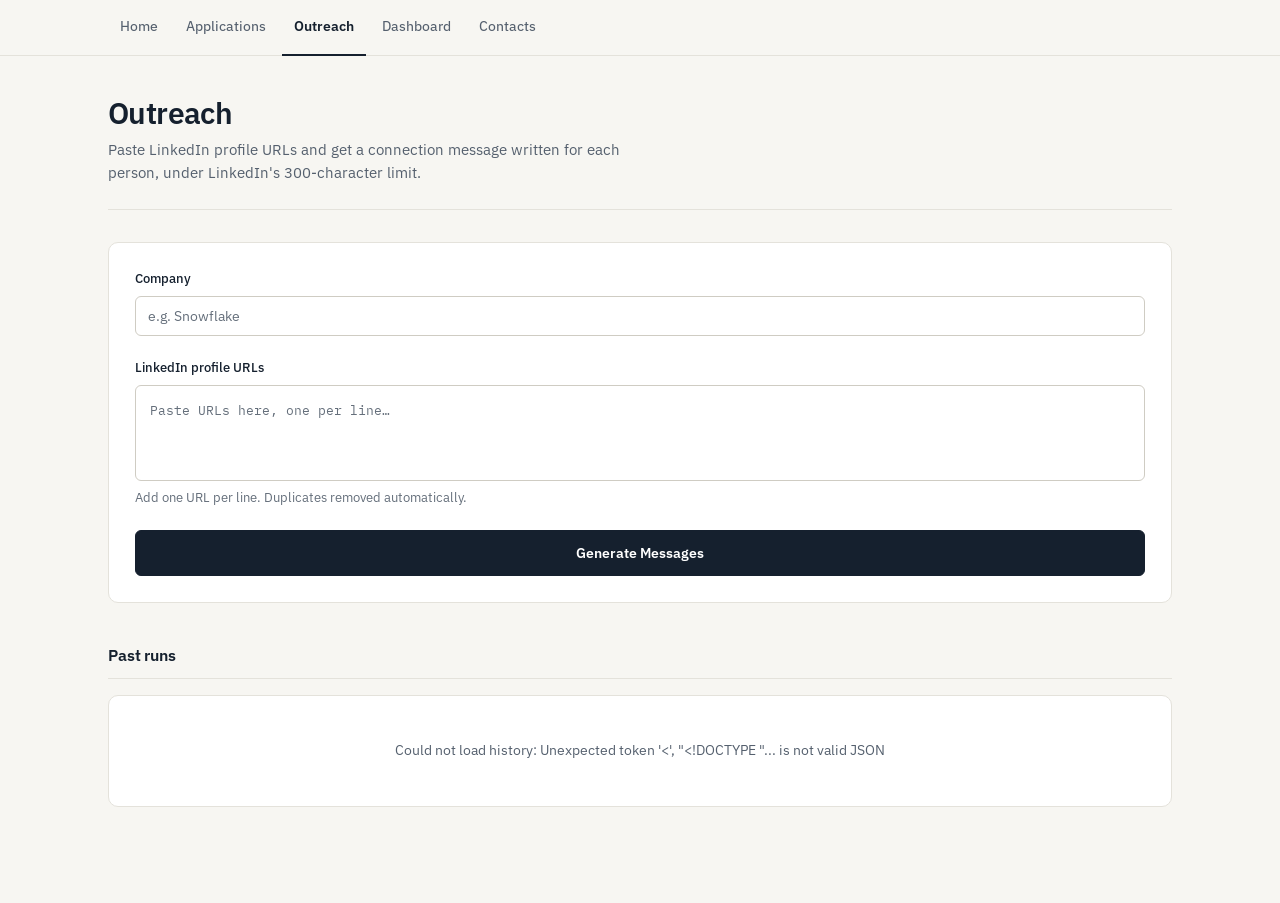
==== commit b889ce85: "Redesign: one design system across all five pages The site had the common marks of AI-generated desi" ====
--- a/index.html
+++ b/index.html
@@ -6,757 +6,242 @@
   <title>LinkedIn Outreach Pipeline</title>
   <link rel="preconnect" href="https://fonts.googleapis.com" />
   <link rel="preconnect" href="https://fonts.gstatic.com" crossorigin />
-  <link href="https://fonts.googleapis.com/css2?family=Plus+Jakarta+Sans:wght@400;500;600;700;800&display=swap" rel="stylesheet" />
+  <link href="https://fonts.googleapis.com/css2?family=IBM+Plex+Mono:wght@400;500&family=IBM+Plex+Sans:wght@400;450;500;600&display=swap" rel="stylesheet" />
+  <link rel="stylesheet" href="/app.css" />
   <style>
-    *, *::before, *::after { box-sizing: border-box; margin: 0; padding: 0; }
-
+    /* Aliases kept so inline styles inside the JS templates resolve. */
     :root {
-      --grad-start: #ffb347;
-      --grad-mid:   #c471ed;
-      --grad-end:   #7b6ef6;
-      --grad: linear-gradient(135deg, var(--grad-start), var(--grad-mid), var(--grad-end));
-      --bg: #f5e6d8;
-      --surface: rgba(255,255,255,0.55);
-      --card: rgba(255,255,255,0.52);
-      --border: rgba(255,255,255,0.6);
-      --text-primary: #1a1035;
-      --text-secondary: #7c7a8e;
-      --text-muted: #b0adc0;
-      --glass-shadow: 0 8px 32px rgba(120,80,40,0.10), 0 1.5px 0 rgba(255,255,255,0.7) inset;
-      --glass-blur: blur(18px);
-    }
-
-    body {
-      font-family: "Plus Jakarta Sans", sans-serif;
-      background: #f5e6d8;
-      background-image:
-        radial-gradient(ellipse 70% 55% at 100% 0%, #f0b488 0%, transparent 50%),
-        radial-gradient(ellipse 55% 50% at 100% 100%, #c94f72 0%, transparent 50%),
-        radial-gradient(ellipse 50% 45% at 0% 100%,  #7744aa 0%, transparent 50%);
-      background-attachment: fixed;
-      min-height: 100vh;
-      color: var(--text-primary);
-      padding: 0 0 80px;
-    }
-
-    .container {
-      max-width: 1100px;
-      margin: 0 auto;
-      padding: 40px 20px 0;
-    }
-
-    /* ── Nav ── */
-    .nav {
+      --text-primary: var(--ink);
+      --text-secondary: var(--ink-mid);
+      --text-muted: var(--ink-soft);
+    }
+
+    /* ── compose form ── */
+    .form-card { padding: 26px; margin-bottom: 40px; }
+    .form-card .field-label:not(:first-child) { margin-top: 22px; }
+
+    .chip-field-wrap {
       display: flex;
-      justify-content: center;
-      padding: 18px 0;
-      position: sticky;
-      top: 0;
-      z-index: 10;
-      pointer-events: none;
-    }
-    .nav-capsule {
-      pointer-events: all;
+      flex-wrap: wrap;
+      gap: 7px;
+      align-items: flex-start;
+      min-height: 96px;
+      padding: 11px 12px;
+      background: var(--surface);
+      border: 1px solid var(--rule-strong);
+      border-radius: var(--radius);
+      cursor: text;
+      transition: border-color .12s ease, box-shadow .12s ease;
+    }
+    .chip-field-wrap:focus-within {
+      border-color: var(--ink);
+      box-shadow: 0 0 0 3px rgba(21,32,46,.08);
+    }
+
+    .chip {
       display: inline-flex;
       align-items: center;
-      gap: 4px;
-      padding: 5px;
-      border-radius: 999px;
-      background: rgba(253,240,224,0.78);
-      backdrop-filter: blur(20px);
-      -webkit-backdrop-filter: blur(20px);
-      border: 1px solid rgba(255,255,255,0.65);
-      box-shadow: 0 4px 24px rgba(120,80,20,0.12), 0 1px 0 rgba(255,255,255,0.7) inset;
-    }
-    .nav-pill {
-      text-decoration: none;
-      display: inline-flex;
-      align-items: center;
-      gap: 5px;
-      color: var(--text-secondary);
-      font-size: 13px;
-      font-weight: 600;
-      padding: 7px 16px;
-      border-radius: 999px;
-      border: none;
-      background: transparent;
-      transition: all .2s;
-      white-space: nowrap;
-      cursor: pointer;
-      font-family: "Plus Jakarta Sans", sans-serif;
-    }
-    .nav-pill:hover { color: var(--text-primary); background: rgba(255,255,255,0.5); }
-    .nav-pill.active {
-      background: transparent;
-      color: var(--text-primary);
-      border: 1.5px solid transparent;
-      background-image: linear-gradient(rgba(253,240,224,0.0), rgba(253,240,224,0.0)),
-                        var(--grad);
-      background-origin: border-box;
-      background-clip: padding-box, border-box;
-      box-shadow: 0 1px 6px rgba(196,113,237,0.18);
-    }
-
-    /* ── Header ── */
-    .header {
-      text-align: center;
-      margin-bottom: 40px;
-    }
-
-    .header h1 {
-      font-size: 2.75rem;
-      font-weight: 800;
-      letter-spacing: -0.03em;
-      line-height: 1.1;
-      color: var(--text-primary);
-      margin-bottom: 10px;
-    }
-
-    .header h1 .grad-word {
-      background: var(--grad);
-      -webkit-background-clip: text;
-      -webkit-text-fill-color: transparent;
-      background-clip: text;
-    }
-
-    .header p {
-      font-size: 0.9375rem;
-      color: var(--text-secondary);
-      font-weight: 400;
-    }
-
-    /* ── Form card ── */
-    .form-card {
-      background: var(--card);
-      border-radius: 20px;
-      padding: 32px;
-      margin-bottom: 32px;
-      box-shadow: 0 8px 32px rgba(120,80,40,0.10), 0 1.5px 0 rgba(255,255,255,0.7) inset;
-      border: 1px solid var(--border);
-      backdrop-filter: blur(18px);
-      -webkit-backdrop-filter: blur(18px);
-    }
-
-    .field-label {
-      font-size: 0.75rem;
-      font-weight: 700;
-      color: var(--text-muted);
-      letter-spacing: 0.06em;
-      text-transform: uppercase;
-      margin-bottom: 8px;
-      display: block;
-    }
-
-    .company-input {
-      width: 100%;
-      border: none;
-      border-bottom: 1.5px solid var(--border);
-      background: transparent;
-      padding: 8px 0 10px;
-      font-size: 1rem;
-      font-family: inherit;
-      color: var(--text-primary);
-      outline: none;
-      margin-bottom: 28px;
-      transition: border-color 0.2s;
-      font-weight: 500;
-    }
-
-    .company-input::placeholder { color: var(--text-muted); font-weight: 400; }
-    .company-input:focus { border-bottom-color: #c471ed; }
-
-    /* ── URL chip input ── */
-    .chip-field-wrap {
-      border: 1.5px solid var(--border);
-      border-radius: 12px;
-      padding: 10px 12px;
-      min-height: 80px;
-      display: flex;
-      flex-wrap: wrap;
       gap: 6px;
-      align-content: flex-start;
-      cursor: text;
-      transition: border-color 0.2s;
-      margin-bottom: 8px;
-      background: rgba(255,255,255,0.4);
-    }
-
-    .chip-field-wrap:focus-within { border-color: #c471ed; }
-
-    .url-chip {
-      display: inline-flex;
-      align-items: center;
-      gap: 5px;
-      background: linear-gradient(135deg, rgba(255,179,71,0.12), rgba(196,113,237,0.12));
-      border: 1px solid rgba(196,113,237,0.25);
-      border-radius: 6px;
-      padding: 3px 8px 3px 6px;
-      font-size: 0.78rem;
-      color: var(--text-primary);
-      font-weight: 500;
-      max-width: 260px;
-    }
-
-    .url-chip .li-icon {
-      width: 14px;
-      height: 14px;
-      border-radius: 3px;
-      background: #0077b5;
-      display: flex;
-      align-items: center;
-      justify-content: center;
-      flex-shrink: 0;
-    }
-
-    .url-chip .li-icon svg { display: block; }
-
-    .url-chip .chip-text {
+      max-width: 100%;
+      padding: 4px 6px 4px 10px;
+      font-size: 12.5px;
+      border-radius: var(--radius);
+      background: var(--surface-2);
+      border: 1px solid var(--rule);
+      color: var(--ink-mid);
+      cursor: default;
+    }
+    .chip-text {
+      font-family: var(--mono);
+      font-size: 12px;
+      max-width: 230px;
       overflow: hidden;
       text-overflow: ellipsis;
       white-space: nowrap;
     }
-
-    .url-chip .chip-remove {
+    .chip-remove {
+      border: 0;
       background: none;
-      border: none;
+      color: var(--ink-soft);
       cursor: pointer;
-      color: var(--text-muted);
-      font-size: 0.9rem;
+      font-size: 14px;
       line-height: 1;
-      padding: 0 0 0 2px;
-      flex-shrink: 0;
-      transition: color 0.15s;
-    }
-
-    .url-chip .chip-remove:hover { color: #c471ed; }
+      padding: 2px 3px;
+      border-radius: 3px;
+    }
+    .chip-remove:hover { color: var(--ink); background: var(--rule); }
 
     .chip-textarea {
-      border: none;
-      outline: none;
-      background: transparent;
-      font-family: inherit;
-      font-size: 0.875rem;
-      color: var(--text-primary);
+      flex: 1;
+      min-width: 190px;
+      border: 0 !important;
+      background: none !important;
+      padding: 4px 2px !important;
+      box-shadow: none !important;
       resize: none;
-      flex: 1;
-      min-width: 180px;
-      min-height: 28px;
+      font-family: var(--mono);
+      font-size: 13px;
       line-height: 1.6;
     }
-
-    .chip-textarea::placeholder { color: var(--text-muted); }
-
-    .url-hint {
-      font-size: 0.75rem;
-      color: var(--text-muted);
-      margin-bottom: 24px;
-    }
-
-    .url-count {
-      font-weight: 600;
-      color: #c471ed;
-    }
-
-    /* ── Generate button ── */
+    .chip-textarea:focus { outline: none; box-shadow: none !important; }
+
     .btn-generate {
-      width: 100%;
-      background: var(--grad);
-      background-size: 200% 200%;
-      color: #fff;
-      border: none;
-      border-radius: 12px;
-      padding: 14px 24px;
-      font-size: 0.9375rem;
-      font-weight: 700;
-      font-family: inherit;
-      cursor: pointer;
-      transition: opacity 0.2s, transform 0.15s;
       position: relative;
       overflow: hidden;
-    }
-
-    .btn-generate:hover:not(:disabled) {
-      opacity: 0.92;
-      transform: translateY(-1px);
-    }
-
-    .btn-generate:disabled {
-      opacity: 0.6;
-      cursor: not-allowed;
-      transform: none;
-    }
-
-    .btn-stop {
-      padding: 14px 20px;
-      border-radius: 12px;
-      border: 1.5px solid rgba(239,68,68,0.4);
-      background: rgba(239,68,68,0.07);
-      color: #ef4444;
-      font-family: var(--font);
-      font-size: 0.875rem;
-      font-weight: 700;
-      cursor: pointer;
-      white-space: nowrap;
-      transition: background .15s, border-color .15s;
-    }
-    .btn-stop:hover {
-      background: rgba(239,68,68,0.14);
-      border-color: #ef4444;
-    }
-
-    /* progress fill overlay */
-    .btn-generate .btn-progress {
+      width: 100%;
+      padding: 13px 20px;
+      margin-top: 22px;
+    }
+    .btn-stop { margin-top: 22px; }
+    .btn-progress {
       position: absolute;
-      inset: 0;
-      background: rgba(255,255,255,0.15);
-      width: 0%;
-      transition: width 0.4s ease;
-    }
-
-    .btn-generate .btn-label {
-      position: relative;
-      z-index: 1;
-    }
-
-    /* ── Status ticker ── */
+      inset: 0 auto 0 0;
+      width: 0;
+      background: var(--signal);
+      transition: width .35s ease;
+    }
+    .btn-label { position: relative; z-index: 1; }
+
+    /* ── run ticker ── */
     .status-ticker {
       display: none;
       align-items: center;
-      gap: 8px;
-      padding: 10px 0 0;
-      font-size: 0.8125rem;
-      color: var(--text-secondary);
-    }
-
-    .status-ticker.visible { display: flex; }
-
+      gap: 9px;
+      margin-top: 16px;
+      padding: 11px 14px;
+      font-size: 13px;
+      color: var(--ink-mid);
+      background: var(--surface-2);
+      border: 1px solid var(--rule);
+      border-radius: var(--radius);
+    }
+    .status-ticker.active { display: flex; }
     .ticker-dot {
-      width: 6px;
-      height: 6px;
+      width: 7px; height: 7px;
       border-radius: 50%;
-      background: var(--grad);
-      background: linear-gradient(135deg, #ffb347, #c471ed);
-      flex-shrink: 0;
-      animation: pulse 1.2s ease-in-out infinite;
-    }
-
-    @keyframes pulse {
-      0%, 100% { opacity: 1; transform: scale(1); }
-      50%       { opacity: 0.4; transform: scale(0.7); }
-    }
-
-    /* ── Error ── */
-    .error-box {
-      display: none;
-      background: #fff5f5;
-      border: 1px solid #fecaca;
-      border-radius: 10px;
-      padding: 12px 16px;
-      color: #b91c1c;
-      font-size: 0.875rem;
-      margin-bottom: 20px;
-    }
-
-    .error-box.visible { display: block; }
-
-    /* ── Results ── */
-    .results-section { display: none; }
-    .results-section.visible { display: block; }
-
-    .results-header {
+      background: var(--signal);
+      animation: pulse 1.3s ease-in-out infinite;
+    }
+    @keyframes pulse { 0%,100% { opacity: 1 } 50% { opacity: .3 } }
+
+    .error-box { display: none; margin-bottom: 24px; }
+    .error-box.active { display: block; }
+
+    /* ── results ── */
+    .results-section { display: none; margin-bottom: 44px; }
+    .results-section.active { display: block; }
+
+    .results-header, .history-header {
       display: flex;
       align-items: baseline;
-      gap: 12px;
+      justify-content: space-between;
+      gap: 14px;
+      padding-bottom: 10px;
       margin-bottom: 16px;
-    }
-
-    .results-title {
-      font-size: 1.25rem;
-      font-weight: 700;
-      color: var(--text-primary);
-    }
-
-    .results-count {
-      font-size: 0.8125rem;
-      color: var(--text-secondary);
-      font-weight: 500;
-    }
-
-    /* ── Table ── */
-    .table-card {
-      background: var(--card);
-      border-radius: 20px;
-      border: 1px solid var(--border);
-      box-shadow: 0 8px 32px rgba(120,80,40,0.10), 0 1.5px 0 rgba(255,255,255,0.7) inset;
-      backdrop-filter: blur(18px);
-      -webkit-backdrop-filter: blur(18px);
-      overflow: hidden;
-    }
-
-    table {
-      width: 100%;
-      border-collapse: collapse;
-      font-size: 0.875rem;
-    }
-
-    thead {
-      background: linear-gradient(to right, rgba(255,179,71,0.06), rgba(196,113,237,0.06));
-      border-bottom: 1px solid var(--border);
-    }
-
-    th {
-      padding: 13px 16px;
-      text-align: left;
-      font-size: 0.7rem;
-      font-weight: 700;
-      letter-spacing: 0.07em;
-      text-transform: uppercase;
-      color: var(--text-muted);
-      white-space: nowrap;
-    }
-
-    td {
-      padding: 16px 16px;
-      vertical-align: top;
-      border-bottom: 1px solid #f5f0fc;
-    }
-
-    tr:last-child td { border-bottom: none; }
-
-    tbody tr {
-      transition: background 0.15s;
-    }
-
-    tbody tr:hover td { background: #fdfaff; }
-
-    /* gradient left accent per row */
-    tbody tr td:first-child {
-      position: relative;
-    }
-
-    tbody tr td:first-child::before {
-      content: "";
-      position: absolute;
-      left: 0;
-      top: 20%;
-      bottom: 20%;
-      width: 3px;
-      border-radius: 0 2px 2px 0;
-      background: var(--grad);
-      opacity: 0;
-      transition: opacity 0.2s;
-    }
-
-    tbody tr:hover td:first-child::before { opacity: 1; }
+      border-bottom: 1px solid var(--rule);
+    }
+    .results-title, .history-title {
+      font-size: 16px;
+      font-weight: 600;
+      letter-spacing: -0.01em;
+    }
+    .results-count, .history-count {
+      font-family: var(--mono);
+      font-size: 13px;
+      color: var(--ink-soft);
+    }
 
     .td-sr {
-      color: var(--text-muted);
-      font-size: 0.8rem;
-      font-weight: 600;
+      font-family: var(--mono);
+      font-size: 13px;
+      color: var(--ink-soft);
       width: 36px;
     }
-
-    .td-name {
-      min-width: 130px;
-    }
-
-    .name-text {
-      font-weight: 700;
-      color: var(--text-primary);
-      font-size: 0.9rem;
-    }
-
-    .td-pers { width: 100px; }
-
-    .badge {
-      display: inline-flex;
-      align-items: center;
-      gap: 4px;
-      font-size: 0.7rem;
-      font-weight: 700;
-      padding: 3px 9px;
-      border-radius: 20px;
-    }
-
-    .badge-yes {
-      background: linear-gradient(135deg, rgba(255,179,71,0.15), rgba(196,113,237,0.15));
-      color: #9333ea;
-      border: 1px solid rgba(196,113,237,0.3);
-    }
-
-    .badge-no {
-      background: #f5f5f5;
-      color: var(--text-muted);
-      border: 1px solid #e5e5e5;
-    }
-
-    .badge-warn {
-      background: #fff7ed;
-      color: #c2410c;
-      border: 1px solid #fed7aa;
-    }
-
-    .td-url a {
-      color: #7b6ef6;
-      text-decoration: none;
-      font-size: 0.8rem;
-      font-weight: 500;
-      white-space: nowrap;
-    }
-
-    .td-url a:hover { text-decoration: underline; }
-
-    .td-message { min-width: 300px; max-width: 420px; }
-
-    .message-text {
-      color: var(--text-primary);
-      line-height: 1.6;
-      font-size: 0.875rem;
-    }
-
-    .char-bar-wrap {
-      margin-top: 8px;
-      display: flex;
-      align-items: center;
-      gap: 8px;
-    }
-
+    .name-text { font-weight: 500; }
+    .td-url a { font-size: 13px; color: var(--ink-mid); }
+    .td-message { min-width: 300px; }
+    .message-text { font-size: 13.5px; line-height: 1.6; color: var(--ink); }
+
+    /* Badges: only a real personalisation earns the accent. */
+    .badge-yes  { background: var(--signal-tint); border-color: var(--signal-rule); color: var(--signal); }
+    .badge-warn { background: var(--stall-tint);  border-color: #E0D2A6;            color: var(--stall); }
+    .badge-no   { background: var(--closed-tint); border-color: var(--rule-strong); color: var(--closed); }
+
+    .priority-badge { font-family: var(--sans); }
+    .pri-high   { background: var(--stall-tint);  border-color: #E0D2A6;            color: var(--stall); font-weight: 600; }
+    .pri-medium { background: var(--surface);     border-color: var(--rule-strong); color: var(--ink-mid); }
+    .pri-low    { background: var(--closed-tint); border-color: var(--rule-strong); color: var(--closed); }
+
+    /* Character budget: a bar that only speaks up when you go over. */
+    .char-bar-wrap { display: flex; align-items: center; gap: 9px; margin-top: 9px; }
     .char-bar-track {
       flex: 1;
+      max-width: 130px;
       height: 3px;
-      background: #ede8f5;
-      border-radius: 99px;
+      background: var(--rule);
+      border-radius: 2px;
       overflow: hidden;
     }
-
     .char-bar-fill {
       height: 100%;
-      border-radius: 99px;
-      background: var(--grad);
-      transition: width 0.4s ease;
-    }
-
-    .char-bar-fill.over { background: linear-gradient(to right, #f97316, #ef4444); }
-
+      background: var(--ink-soft);
+      transition: width .3s ease;
+    }
+    .char-bar-fill.over { background: #9C3B26; }
     .char-label {
-      font-size: 0.7rem;
-      font-weight: 600;
-      color: var(--text-muted);
+      font-family: var(--mono);
+      font-size: 11.5px;
+      color: var(--ink-soft);
       white-space: nowrap;
     }
-
-    .char-label.over { color: #ef4444; }
-
-    /* ── Priority badge ── */
-    .priority-badge {
-      display: inline-flex;
-      align-items: center;
-      gap: 4px;
-      padding: 3px 9px;
-      border-radius: 20px;
-      font-size: 11px;
-      font-weight: 700;
-      letter-spacing: 0.02em;
-      white-space: nowrap;
-      border: 1px solid;
-    }
-    .pri-high   { color: #e85d04; border-color: rgba(232,93,4,0.3);   background: rgba(232,93,4,0.08); }
-    .pri-medium { color: #7b6ef6; border-color: rgba(123,110,246,0.3); background: rgba(123,110,246,0.08); }
-    .pri-low    { color: #9090aa; border-color: rgba(144,144,170,0.3); background: rgba(144,144,170,0.08); }
-    .td-priority { width: 90px; }
-
-    /* ── Trash button ── */
-    .btn-trash {
-      background: transparent;
-      border: 1.5px solid rgba(239,68,68,0.25);
-      border-radius: 8px;
-      color: rgba(239,68,68,0.5);
-      font-size: 14px;
-      padding: 5px 8px;
-      cursor: pointer;
-      transition: border-color .15s, color .15s, background .15s;
-      line-height: 1;
-    }
-    .btn-trash:hover {
-      border-color: #ef4444;
-      color: #ef4444;
-      background: rgba(239,68,68,0.06);
-    }
-
-    .td-copy { width: 70px; text-align: center; }
-
-    .btn-copy {
-      background: transparent;
-      border: 1.5px solid var(--border);
-      border-radius: 8px;
-      color: var(--text-secondary);
-      padding: 5px 11px;
-      font-size: 0.75rem;
-      font-weight: 600;
-      font-family: inherit;
-      cursor: pointer;
-      transition: all 0.15s;
-      white-space: nowrap;
-    }
-
-    .btn-copy:hover {
-      border-color: #c471ed;
-      color: #c471ed;
-    }
-
-    .btn-copy.copied {
-      background: linear-gradient(135deg, rgba(255,179,71,0.12), rgba(196,113,237,0.12));
-      border-color: #c471ed;
-      color: #9333ea;
-    }
-
-    /* ── Row entrance animation ── */
-    @keyframes rowIn {
-      from { opacity: 0; transform: translateY(8px); }
-      to   { opacity: 1; transform: translateY(0); }
-    }
-
-    .row-new {
-      animation: rowIn 0.3s ease forwards;
-    }
-
-    @media (prefers-reduced-motion: reduce) {
-      .row-new { animation: none; }
-    }
-
-    /* ── Run History ── */
-    .history-section {
-      margin-top: 48px;
-    }
-    .history-header {
-      display: flex;
-      align-items: baseline;
-      gap: 12px;
-      margin-bottom: 16px;
-    }
-    .history-title {
-      font-size: 1.25rem;
-      font-weight: 700;
-      color: var(--text-primary);
-    }
-    .history-count {
-      font-size: 0.8125rem;
-      color: var(--text-secondary);
-      font-weight: 500;
-    }
-    .run-list { display: flex; flex-direction: column; gap: 10px; }
+    .char-label.over { color: #9C3B26; font-weight: 500; }
+
+    /* ── past runs ── */
+    .history-section { margin-bottom: 24px; }
+    .run-list { display: flex; flex-direction: column; gap: 8px; }
 
     .run-card {
-      background: var(--card);
-      border: 1px solid var(--border);
-      border-radius: 16px;
+      background: var(--surface);
+      border: 1px solid var(--rule);
+      border-radius: var(--radius-lg);
       overflow: hidden;
-      box-shadow: 0 8px 32px rgba(120,80,40,0.10), 0 1.5px 0 rgba(255,255,255,0.7) inset;
-      backdrop-filter: blur(18px);
-      -webkit-backdrop-filter: blur(18px);
     }
     .run-card-head {
       display: flex;
       align-items: center;
-      gap: 12px;
-      padding: 14px 20px;
+      gap: 14px;
+      padding: 13px 18px;
       cursor: pointer;
       user-select: none;
-      transition: background .15s;
-    }
-    .run-card-head:hover { background: rgba(255,255,255,0.7); }
-    .run-card-head .run-company {
-      font-weight: 700;
-      font-size: 0.9375rem;
-      color: var(--text-primary);
-      flex: 1;
-    }
-    .run-card-head .run-meta {
-      font-size: 0.78rem;
-      color: var(--text-secondary);
+      transition: background .12s ease;
+    }
+    .run-card-head:hover { background: var(--surface-2); }
+    .run-company { flex: 1; font-size: 14.5px; font-weight: 600; }
+    .run-meta {
+      font-family: var(--mono);
+      font-size: 12px;
+      color: var(--ink-soft);
       white-space: nowrap;
     }
-    .run-card-head .run-chevron {
-      font-size: 0.75rem;
-      color: var(--text-muted);
-      transition: transform .2s;
+    .run-chevron {
+      font-size: 10px;
+      color: var(--ink-soft);
+      transition: transform .18s ease;
     }
     .run-card.open .run-chevron { transform: rotate(180deg); }
 
-    .run-card-body {
-      display: none;
-      border-top: 1px solid var(--border);
-    }
+    .run-card-body { display: none; border-top: 1px solid var(--rule); }
     .run-card.open .run-card-body { display: block; }
 
-    .run-contacts-table {
-      width: 100%;
-      border-collapse: collapse;
-      font-size: 0.8375rem;
-    }
-    .run-contacts-table thead {
-      background: linear-gradient(to right, rgba(255,179,71,0.05), rgba(196,113,237,0.05));
-    }
-    .run-contacts-table th {
-      padding: 10px 16px;
-      text-align: left;
-      font-size: 0.68rem;
-      font-weight: 700;
-      letter-spacing: .07em;
-      text-transform: uppercase;
-      color: var(--text-muted);
-      border-bottom: 1px solid var(--border);
-      white-space: nowrap;
-    }
-    .run-contacts-table td {
-      padding: 12px 16px;
-      border-bottom: 1px solid #f5f0fc;
-      vertical-align: top;
-    }
-    .run-contacts-table tr:last-child td { border-bottom: none; }
-    .run-contacts-table tbody tr:hover td { background: #fdfaff; }
-    .rct-name a { color: var(--text-primary); font-weight: 600; text-decoration: none; }
-    .rct-name a:hover { color: #7b6ef6; }
-    .rct-msg {
-      color: var(--text-secondary);
-      line-height: 1.55;
-      max-width: 400px;
-    }
-    .rct-copy {
-      background: transparent;
-      border: 1.5px solid var(--border);
-      border-radius: 8px;
-      color: var(--text-secondary);
-      padding: 4px 10px;
-      font-size: 0.72rem;
-      font-weight: 600;
-      font-family: inherit;
-      cursor: pointer;
-      white-space: nowrap;
-      transition: all .15s;
-    }
-    .rct-copy:hover { border-color: #c471ed; color: #c471ed; }
-    .rct-copy.copied { background: linear-gradient(135deg,rgba(255,179,71,.12),rgba(196,113,237,.12)); border-color:#c471ed; color:#9333ea; }
-
-    .history-empty {
-      text-align: center;
-      padding: 40px 20px;
-      color: var(--text-secondary);
-      font-size: 0.875rem;
-    }
-    .history-loader {
-      text-align: center;
-      padding: 24px;
-      color: var(--text-muted);
-      font-size: 0.875rem;
-    }
-
-    /* ── Mobile ── */
-    @media (max-width: 600px) {
-      .header h1 { font-size: 2rem; }
-      .form-card { padding: 24px 18px; }
-      .td-message { min-width: 200px; }
-      table { font-size: 0.8rem; }
+    .run-contacts-table thead th { background: var(--surface-2); font-size: 11.5px; }
+    .run-contacts-table td { padding: 11px 16px; font-size: 13px; }
+    .rct-name { font-weight: 500; white-space: nowrap; }
+    .rct-msg { color: var(--ink-mid); line-height: 1.55; }
+
+    @media (max-width: 720px) {
+      .form-card { padding: 20px; }
+      .td-message { min-width: 0; }
+      .chip-text { max-width: 150px; }
     }
   </style>
 </head>
@@ -764,23 +249,23 @@
   <nav class="nav">
     <div class="nav-capsule">
       <a href="/" class="nav-pill">Home</a>
-      <div class="nav-divider"></div>
-      <a href="/outreach" class="nav-pill active">Pipeline</a>
+      <a href="/tracker" class="nav-pill">Applications</a>
+      <a href="/outreach" class="nav-pill active">Outreach</a>
       <a href="/dashboard" class="nav-pill">Dashboard</a>
-      <a href="/crm" class="nav-pill">CRM</a>
+      <a href="/crm" class="nav-pill">Contacts</a>
     </div>
   </nav>
 
   <div class="container">
 
     <header class="header">
-      <h1>LinkedIn <span class="grad-word">Outreach</span> Pipeline</h1>
-      <p>Paste profile URLs → get personalized connection messages</p>
+      <h1>Outreach</h1>
+      <p>Paste LinkedIn profile URLs and get a connection message written for each person, under LinkedIn's 300-character limit.</p>
     </header>
 
     <div class="form-card">
 
-      <label class="field-label" for="company-input">Company Name</label>
+      <label class="field-label" for="company-input">Company</label>
       <input
         type="text"
         id="company-input"
@@ -789,7 +274,7 @@
         autocomplete="off"
       />
 
-      <label class="field-label">LinkedIn Profile URLs</label>
+      <label class="field-label">LinkedIn profile URLs</label>
       <div class="chip-field-wrap" id="chip-field" onclick="document.getElementById('chip-input').focus()">
         <!-- chips injected here by JS -->
         <textarea
@@ -800,7 +285,7 @@
         ></textarea>
       </div>
       <p class="url-hint">
-        <span id="url-count-text">No URLs added yet.</span>
+        <span id="url-count-text">Add one URL per line.</span>
         Duplicates removed automatically.
       </p>
 
@@ -810,7 +295,7 @@
           <span class="btn-label" id="btn-label">Generate Messages</span>
         </button>
         <button class="btn-stop" id="stop-btn" onclick="stopPipeline()" style="display:none">
-          ⏹ Stop
+          Stop
         </button>
       </div>
 
@@ -825,7 +310,7 @@
 
     <div class="results-section" id="results-section">
       <div class="results-header">
-        <span class="results-title">Personalized messages</span>
+        <span class="results-title">Messages</span>
         <span class="results-count" id="results-count"></span>
       </div>
       <div class="table-card">
@@ -834,11 +319,11 @@
             <tr>
               <th>#</th>
               <th>Name</th>
-              <th>Personalized</th>
+              <th>Personal detail</th>
               <th>Priority</th>
               <th>LinkedIn</th>
               <th>Message</th>
-              <th>Copy</th>
+              <th></th>
               <th></th>
             </tr>
           </thead>
@@ -850,7 +335,7 @@
     <!-- ── Past Runs ── -->
     <div class="history-section">
       <div class="history-header">
-        <span class="history-title">Past Runs</span>
+        <span class="history-title">Past runs</span>
         <span class="history-count" id="history-count"></span>
       </div>
       <div id="run-list-container">
@@ -892,7 +377,7 @@
       // Update count label
       const n = chipUrls.length;
       urlCountText.innerHTML = n === 0
-        ? "No URLs added yet."
+        ? "Add one URL per line."
         : `<span class="url-count">${n} URL${n !== 1 ? "s" : ""} added.</span>`;
     }
 
@@ -1105,7 +590,7 @@
 
       const pri = row.priority || "medium";
       const priLabel = pri.charAt(0).toUpperCase() + pri.slice(1);
-      const priDot = pri === "high" ? "🔴" : pri === "medium" ? "🟡" : "⚪";
+      const priDot = '<i class="pill-dot"></i>';
 
       const tr = document.createElement("tr");
       tr.className = "row-new";
@@ -1118,10 +603,10 @@
           <span class="badge ${badgeClass}">${badgeLabel}</span>
         </td>
         <td class="td-priority">
-          <span class="priority-badge pri-${pri}">${priDot} ${priLabel}</span>
+          <span class="priority-badge pri-${pri}">${priDot}${priLabel}</span>
         </td>
         <td class="td-url">
-          <a href="${escHtml(row.url)}" target="_blank" rel="noopener">View ↗</a>
+          <a href="${escHtml(row.url)}" target="_blank" rel="noopener">Profile</a>
         </td>
         <td class="td-message">
           <div class="message-text">${escHtml(row.message)}</div>
@@ -1148,7 +633,7 @@
       const url = tr.dataset.url;
       // Find the contact id by URL from the server
       try {
-        const res = await fetch(`/contacts?limit=500`);
+        const res = await fetch(`/contacts?limit=5000`);
         if (res.ok) {
           const contacts = await res.json();
           const match = contacts.find(c => c.url === url);
@@ -1214,20 +699,33 @@
     }
 
     /* ── Run History ── */
+    let _allRuns = [];
+
     async function loadHistory() {
       const container = document.getElementById("run-list-container");
       try {
         const res  = await fetch("/history?limit=50");
         const runs = await res.json();
         if (!Array.isArray(runs) || runs.length === 0) {
-          container.innerHTML = `<div class="history-empty">No past runs yet. Generate your first batch above.</div>`;
+          container.innerHTML = `<div class="history-empty">No runs yet. Add a company and some profile URLs above to write your first batch.</div>`;
           return;
         }
+        _allRuns = runs;
         document.getElementById("history-count").textContent = `${runs.length} run${runs.length !== 1 ? "s" : ""}`;
-        container.innerHTML = `<div class="run-list">${runs.map(renderRunCard).join("")}</div>`;
+        renderRunList(false);
       } catch (e) {
         container.innerHTML = `<div class="history-empty">Could not load history: ${escHtml(e.message)}</div>`;
       }
+    }
+
+    function renderRunList(showAll) {
+      const container = document.getElementById("run-list-container");
+      const visible = showAll ? _allRuns : _allRuns.slice(0, 5);
+      const hasMore = _allRuns.length > 5;
+      const moreBtn = (!showAll && hasMore)
+        ? `<button onclick="renderRunList(true)" style="margin-top:10px;width:100%;padding:10px;border:1.5px solid var(--border);background:transparent;border-radius:10px;font-size:13px;font-weight:600;color:var(--text-secondary);cursor:pointer;">Show ${_allRuns.length - 5} older run${_allRuns.length - 5 !== 1 ? 's' : ''} ▾</button>`
+        : '';
+      container.innerHTML = `<div class="run-list">${visible.map(renderRunCard).join("")}</div>${moreBtn}`;
     }
 
     function renderRunCard(run) {
@@ -1237,49 +735,70 @@
       const time = new Date(run.created_at).toLocaleTimeString("en-US", {
         hour: "numeric", minute: "2-digit",
       });
-      const msgs = Array.isArray(run.messages) ? run.messages : [];
-      const count = msgs.length || (run.total_profiles || 0);
+      // total may be 0 for old runs; we'll update the header after fetching contacts
+      const count = run.total || 0;
+      const countLabel = count > 0 ? `${count} contact${count !== 1 ? "s" : ""}` : `—`;
       return `
         <div class="run-card" id="run-${run.id}">
-          <div class="run-card-head" onclick="toggleRun('${run.id}', ${JSON.stringify(msgs).replace(/"/g,'&quot;')})">
+          <div class="run-card-head" onclick="toggleRun('${run.id}')">
             <span class="run-company">${escHtml(run.company || "Unknown")}</span>
-            <span class="run-meta">${count} contact${count !== 1 ? "s" : ""} · ${date} at ${time}</span>
+            <span class="run-meta" id="run-meta-${run.id}">${countLabel} · ${date} at ${time}</span>
             <span class="run-chevron">▼</span>
           </div>
           <div class="run-card-body" id="run-body-${run.id}"></div>
         </div>`;
     }
 
-    function toggleRun(runId, results) {
+    function renderRunContacts(results) {
+      if (!results || results.length === 0) {
+        return `<div class="history-empty" style="padding:24px">No contact details stored for this run.</div>`;
+      }
+      const rows = results.map((r, i) => {
+        const nameHtml = r.url
+          ? `<a href="${escHtml(r.url)}" target="_blank">${escHtml(r.name || r.url)}</a>`
+          : escHtml(r.name || "—");
+        return `
+          <tr data-message="${escHtml(r.message || "")}">
+            <td style="color:var(--text-muted);font-size:.78rem;width:32px">${i + 1}</td>
+            <td class="rct-name">${nameHtml}</td>
+            <td class="rct-msg">${escHtml(r.message || "")}</td>
+            <td style="white-space:nowrap">
+              ${r.message ? `<button class="rct-copy" onclick="copyRct(this)">Copy</button>` : ""}
+            </td>
+          </tr>`;
+      }).join("");
+      return `
+        <table class="run-contacts-table">
+          <thead><tr>
+            <th>#</th><th>Contact</th><th>Message</th><th></th>
+          </tr></thead>
+          <tbody>${rows}</tbody>
+        </table>`;
+    }
+
+    async function toggleRun(runId) {
       const card = document.getElementById(`run-${runId}`);
       const body = document.getElementById(`run-body-${runId}`);
       const isOpen = card.classList.toggle("open");
       if (isOpen && !body._loaded) {
         body._loaded = true;
-        if (!results || results.length === 0) {
-          body.innerHTML = `<div class="history-empty" style="padding:24px">No contact details stored for this run.</div>`;
-        } else {
-          const rows = results.map((r, i) => {
-            const nameHtml = r.url
-              ? `<a href="${escHtml(r.url)}" target="_blank">${escHtml(r.name || r.url)}</a>`
-              : escHtml(r.name || "—");
-            return `
-              <tr data-message="${escHtml(r.message || "")}">
-                <td style="color:var(--text-muted);font-size:.78rem;width:32px">${i + 1}</td>
-                <td class="rct-name">${nameHtml}</td>
-                <td class="rct-msg">${escHtml(r.message || "")}</td>
-                <td style="white-space:nowrap">
-                  ${r.message ? `<button class="rct-copy" onclick="copyRct(this)">Copy</button>` : ""}
-                </td>
-              </tr>`;
-          }).join("");
-          body.innerHTML = `
-            <table class="run-contacts-table">
-              <thead><tr>
-                <th>#</th><th>Contact</th><th>Message</th><th></th>
-              </tr></thead>
-              <tbody>${rows}</tbody>
-            </table>`;
+        body.innerHTML = `<div class="history-loader">Loading…</div>`;
+        try {
+          const contacts = await fetch(`/contacts?run_id=${runId}&limit=200`).then(r => r.json());
+          const list = Array.isArray(contacts) ? contacts : [];
+          body.innerHTML = renderRunContacts(list);
+          // Update header count with real fetched count (fixes old runs showing 0)
+          if (list.length > 0) {
+            const meta = document.getElementById(`run-meta-${runId}`);
+            if (meta) {
+              const existing = meta.textContent;
+              const dotIdx = existing.indexOf('·');
+              const datePart = dotIdx > -1 ? existing.slice(dotIdx) : '';
+              meta.textContent = `${list.length} contact${list.length !== 1 ? 's' : ''} ${datePart}`;
+            }
+          }
+        } catch (e) {
+          body.innerHTML = `<div class="history-empty" style="padding:24px">Could not load contacts: ${escHtml(e.message)}</div>`;
         }
       }
     }
--- a/app.css
+++ b/app.css
@@ -0,0 +1,541 @@
+/* ============================================================
+   Job Search OS — shared design system
+   A ledger, not a landing page.
+
+   Ground rules
+   1. No gradients, no backdrop blur, no decorative blobs.
+      Structure comes from hairline rules and alignment.
+   2. One accent (--signal, deep green) reserved for real
+      progress: accepted, replied, warm intro, interview, offer,
+      referral. Everything else stays neutral so the rare good
+      news is the thing that catches the eye.
+   3. Figures are the hero: mono, tabular, aligned in columns.
+   4. Sentence case. No all-caps labels, no middle-dot meta
+      strings, no arrows tacked onto link text.
+   5. Motion answers a click. Nothing animates on page load.
+   ============================================================ */
+
+:root {
+  /* ground */
+  --paper:        #F7F6F2;
+  --surface:      #FFFFFF;
+  --surface-2:    #FBFAF8;
+
+  /* ink */
+  --ink:          #15202E;
+  --ink-mid:      #55606E;
+  --ink-soft:     #656F7B;
+
+  /* structure */
+  --rule:         #E4E2DB;
+  --rule-strong:  #CFCCC3;
+
+  /* signal — the single accent */
+  --signal:       #1C6B4A;
+  --signal-tint:  #E9F0EC;
+  --signal-rule:  #B9D1C4;
+
+  /* quiet states */
+  --stall:        #8A6D1F;
+  --stall-tint:   #F6F0DD;
+  --closed:       #6E7884;
+  --closed-tint:  #EEEDE9;
+
+  --radius:       6px;
+  --radius-lg:    10px;
+
+  --sans: 'IBM Plex Sans', system-ui, -apple-system, sans-serif;
+  --mono: 'IBM Plex Mono', ui-monospace, SFMono-Regular, monospace;
+}
+
+*, *::before, *::after { box-sizing: border-box; margin: 0; padding: 0; }
+
+html { -webkit-text-size-adjust: 100%; }
+
+body {
+  font-family: var(--sans);
+  background: var(--paper);
+  color: var(--ink);
+  font-size: 15px;
+  line-height: 1.55;
+  -webkit-font-smoothing: antialiased;
+  text-rendering: optimizeLegibility;
+}
+
+/* Figures line up in columns everywhere they appear. */
+.num, .kpi-val, .val, .value, td.num, .f-pct, .funnel-count {
+  font-family: var(--mono);
+  font-variant-numeric: tabular-nums;
+  font-feature-settings: "tnum" 1;
+}
+
+a { color: var(--ink); text-decoration-color: var(--rule-strong); text-underline-offset: 2px; }
+a:hover { text-decoration-color: currentColor; }
+
+:focus-visible {
+  outline: 2px solid var(--signal);
+  outline-offset: 2px;
+  border-radius: 2px;
+}
+
+::selection { background: var(--signal-tint); }
+
+/* ── shell ───────────────────────────────────────────────── */
+
+.container, .page {
+  max-width: 1120px;
+  margin: 0 auto;
+  padding: 0 28px 72px;
+}
+
+/* ── navigation ──────────────────────────────────────────────
+   Plain text. The current page is marked by a rule beneath it,
+   not a colored pill.                                          */
+
+.nav {
+  border-bottom: 1px solid var(--rule);
+  background: var(--paper);
+  margin-bottom: 40px;
+  position: sticky;
+  top: 0;
+  z-index: 40;
+}
+
+.nav-capsule {
+  max-width: 1120px;
+  margin: 0 auto;
+  padding: 0 28px;
+  display: flex;
+  align-items: stretch;
+  gap: 4px;
+}
+
+.nav-pill {
+  display: inline-flex;
+  align-items: center;
+  padding: 16px 12px;
+  font-size: 14px;
+  font-weight: 450;
+  color: var(--ink-mid);
+  text-decoration: none;
+  border-bottom: 2px solid transparent;
+  margin-bottom: -1px;
+  transition: color .12s ease, border-color .12s ease;
+  white-space: nowrap;
+}
+.nav-pill:hover { color: var(--ink); }
+.nav-pill.active {
+  color: var(--ink);
+  font-weight: 600;
+  border-bottom-color: var(--ink);
+}
+
+/* The divider was decorative; the rule under the bar does the job. */
+.nav-divider { display: none; }
+
+/* secondary toggle inside a nav bar (CRM: by company / by contact) */
+.nav-btn {
+  padding: 6px 12px;
+  font-family: var(--sans);
+  font-size: 13px;
+  font-weight: 500;
+  color: var(--ink-mid);
+  background: transparent;
+  border: 1px solid var(--rule-strong);
+  cursor: pointer;
+  transition: background .12s ease, color .12s ease;
+}
+.nav-btn:first-of-type { border-radius: var(--radius) 0 0 var(--radius); }
+.nav-btn:last-of-type  { border-radius: 0 var(--radius) var(--radius) 0; margin-left: -1px; }
+.nav-btn:hover { color: var(--ink); background: var(--surface); }
+.nav-btn.active {
+  background: var(--ink);
+  border-color: var(--ink);
+  color: var(--surface);
+}
+
+/* ── page headers ────────────────────────────────────────── */
+
+.header, .page-header {
+  padding-bottom: 24px;
+  margin-bottom: 32px;
+  border-bottom: 1px solid var(--rule);
+}
+
+h1, .page-title {
+  font-size: 30px;
+  line-height: 1.15;
+  font-weight: 600;
+  letter-spacing: -0.02em;
+  color: var(--ink);
+}
+
+h2 { font-size: 19px; font-weight: 600; letter-spacing: -0.01em; }
+h3 { font-size: 15px; font-weight: 600; }
+
+.subtitle, .header p {
+  margin-top: 8px;
+  font-size: 15px;
+  color: var(--ink-mid);
+  max-width: 62ch;
+}
+
+/* Section heading: a label on a rule, in sentence case. */
+.section-head {
+  display: flex;
+  align-items: baseline;
+  justify-content: space-between;
+  gap: 16px;
+  padding-bottom: 10px;
+  margin-bottom: 18px;
+  border-bottom: 1px solid var(--rule);
+}
+.section-head h2 { font-size: 16px; }
+
+/* ── figure row ──────────────────────────────────────────────
+   Replaces the grid of shadowed KPI cards. Figures sit in one
+   ruled band, divided by hairlines.                            */
+
+.stats, .kpi-row {
+  display: grid;
+  grid-template-columns: repeat(auto-fit, minmax(150px, 1fr));
+  background: var(--surface);
+  border: 1px solid var(--rule);
+  border-radius: var(--radius-lg);
+  overflow: hidden;
+  margin-bottom: 36px;
+}
+
+.stat-card, .kpi {
+  padding: 18px 20px;
+  border-right: 1px solid var(--rule);
+  border-bottom: 1px solid var(--rule);
+  background: var(--surface);
+  min-width: 0;
+}
+.stat-card:last-child, .kpi:last-child { border-right: 0; }
+
+.kpi-val, .val, .value, .stat-val {
+  display: block;
+  font-size: 28px;
+  line-height: 1.1;
+  font-weight: 500;
+  color: var(--ink);
+  letter-spacing: -0.02em;
+}
+
+.kpi-label, .lbl, .label, .stat-lbl {
+  display: block;
+  margin-top: 6px;
+  font-size: 13px;
+  font-weight: 450;
+  color: var(--ink-mid);
+  letter-spacing: 0;
+  text-transform: none;
+}
+
+.kpi-sub, .stat-sub {
+  display: block;
+  margin-top: 2px;
+  font-size: 12px;
+  color: var(--ink-soft);
+  font-family: var(--mono);
+  font-variant-numeric: tabular-nums;
+}
+
+/* A figure only takes the accent when it represents progress. */
+.kpi.is-signal .kpi-val,
+.stat-card.is-signal .val,
+.stat-card.is-signal .value { color: var(--signal); }
+
+/* A zero is not news. */
+.kpi.is-zero .kpi-val, .kpi.is-quiet .kpi-val,
+.stat-card.is-zero .val, .stat-card.is-quiet .val,
+.stat-card.is-zero .value, .stat-card.is-quiet .value { color: var(--ink-soft); font-weight: 400; }
+
+/* ── surfaces ────────────────────────────────────────────── */
+
+.card, .table-card, .chart-card, .form-card, .co-card, .referral-card {
+  background: var(--surface);
+  border: 1px solid var(--rule);
+  border-radius: var(--radius-lg);
+}
+
+.table-card, .chart-card { overflow: hidden; }
+
+.form-card, .chart-card, .co-card { padding: 24px; }
+
+/* ── tables ──────────────────────────────────────────────── */
+
+table { width: 100%; border-collapse: collapse; }
+
+thead th {
+  padding: 11px 16px;
+  text-align: left;
+  font-size: 12px;
+  font-weight: 600;
+  letter-spacing: 0;
+  text-transform: none;
+  color: var(--ink-mid);
+  background: var(--surface-2);
+  border-bottom: 1px solid var(--rule-strong);
+  white-space: nowrap;
+}
+
+tbody td {
+  padding: 13px 16px;
+  font-size: 14px;
+  border-bottom: 1px solid var(--rule);
+  vertical-align: top;
+  color: var(--ink);
+}
+
+tbody tr:last-child td { border-bottom: 0; }
+tbody tr:hover td { background: var(--surface-2); }
+
+td.date-cell, .date-cell {
+  font-family: var(--mono);
+  font-variant-numeric: tabular-nums;
+  font-size: 13px;
+  color: var(--ink-mid);
+  white-space: nowrap;
+}
+
+/* ── buttons ─────────────────────────────────────────────── */
+
+button, .btn { font-family: var(--sans); }
+
+.btn-generate, .add-btn, .btn-save {
+  display: inline-flex;
+  align-items: center;
+  justify-content: center;
+  gap: 8px;
+  padding: 11px 20px;
+  font-size: 14px;
+  font-weight: 600;
+  color: var(--surface);
+  background: var(--ink);
+  border: 1px solid var(--ink);
+  border-radius: var(--radius);
+  cursor: pointer;
+  transition: background .12s ease;
+}
+.btn-generate:hover, .add-btn:hover, .btn-save:hover { background: #0D1724; }
+.btn-generate:disabled, .add-btn:disabled, .btn-save:disabled {
+  background: var(--closed);
+  border-color: var(--closed);
+  cursor: not-allowed;
+}
+
+.dl-btn, .csv-btn, .edit-btn, .btn-copy, .btn-cancel, .co-expand-btn, .rct-copy {
+  display: inline-flex;
+  align-items: center;
+  gap: 6px;
+  padding: 7px 13px;
+  font-size: 13px;
+  font-weight: 500;
+  color: var(--ink);
+  background: var(--surface);
+  border: 1px solid var(--rule-strong);
+  border-radius: var(--radius);
+  cursor: pointer;
+  transition: background .12s ease, border-color .12s ease;
+}
+.dl-btn:hover, .csv-btn:hover, .edit-btn:hover, .btn-copy:hover,
+.btn-cancel:hover, .co-expand-btn:hover, .rct-copy:hover {
+  background: var(--surface-2);
+  border-color: var(--ink-mid);
+}
+
+.btn-stop {
+  background: var(--surface);
+  border: 1px solid var(--rule-strong);
+  color: var(--ink);
+  padding: 11px 20px;
+  font-size: 14px;
+  font-weight: 500;
+  border-radius: var(--radius);
+  cursor: pointer;
+}
+
+.btn-trash {
+  background: none;
+  border: 0;
+  color: var(--ink-soft);
+  cursor: pointer;
+  padding: 4px 6px;
+  font-size: 14px;
+  border-radius: var(--radius);
+}
+.btn-trash:hover { color: var(--ink); background: var(--closed-tint); }
+
+/* filter chips */
+.filter-btn, .chip, .stage-chips .chip {
+  padding: 7px 13px;
+  font-size: 13px;
+  font-weight: 450;
+  color: var(--ink-mid);
+  background: var(--surface);
+  border: 1px solid var(--rule-strong);
+  border-radius: 999px;
+  cursor: pointer;
+  transition: background .12s ease, color .12s ease, border-color .12s ease;
+}
+.filter-btn:hover, .chip:hover { color: var(--ink); border-color: var(--ink-mid); }
+.filter-btn.active, .chip.active {
+  background: var(--ink);
+  border-color: var(--ink);
+  color: var(--surface);
+  font-weight: 500;
+}
+
+/* ── form fields ─────────────────────────────────────────── */
+
+.field-label {
+  display: block;
+  font-size: 13px;
+  font-weight: 500;
+  color: var(--ink);
+  letter-spacing: 0;
+  text-transform: none;
+  margin-bottom: 7px;
+}
+
+input[type="text"], input[type="url"], input[type="date"],
+textarea, select, .company-input, .chip-textarea, .filter-input,
+.filter-select, .notes-input, .status-select {
+  width: 100%;
+  font-family: var(--sans);
+  font-size: 14px;
+  color: var(--ink);
+  background: var(--surface);
+  border: 1px solid var(--rule-strong);
+  border-radius: var(--radius);
+  padding: 10px 12px;
+  transition: border-color .12s ease, box-shadow .12s ease;
+}
+input::placeholder, textarea::placeholder { color: var(--ink-soft); }
+input:focus, textarea:focus, select:focus {
+  outline: none;
+  border-color: var(--ink);
+  box-shadow: 0 0 0 3px rgba(21,32,46,.08);
+}
+
+.url-hint, .url-count, .help {
+  margin-top: 7px;
+  font-size: 13px;
+  color: var(--ink-soft);
+}
+
+/* ── status pills ────────────────────────────────────────────
+   Progress earns the accent. A stalled item gets a muted amber.
+   A closed one stays grey — a rejection does not need to shout. */
+
+.status-pill, .badge, .priority-badge, .pri-badge, .sync-badge {
+  display: inline-flex;
+  align-items: center;
+  gap: 6px;
+  padding: 3px 10px;
+  font-size: 12px;
+  font-weight: 500;
+  letter-spacing: 0;
+  text-transform: none;
+  border-radius: 999px;
+  border: 1px solid var(--rule-strong);
+  background: var(--surface);
+  color: var(--ink-mid);
+  white-space: nowrap;
+}
+
+.status-pill.is-signal, .badge.is-signal, .badge-live {
+  background: var(--signal-tint);
+  border-color: var(--signal-rule);
+  color: var(--signal);
+}
+.status-pill.is-stall, .badge.is-stall {
+  background: var(--stall-tint);
+  border-color: #E0D2A6;
+  color: var(--stall);
+}
+.status-pill.is-closed, .badge.is-closed {
+  background: var(--closed-tint);
+  border-color: var(--rule-strong);
+  color: var(--closed);
+}
+
+.pill-dot, .opt-dot, .ticker-dot {
+  width: 6px; height: 6px;
+  border-radius: 50%;
+  background: currentColor;
+  flex-shrink: 0;
+}
+
+/* ── empty, loading, error ───────────────────────────────────
+   An empty screen says what to do next; an error says what
+   broke and how to fix it.                                    */
+
+.empty, .empty-msg, .history-empty {
+  padding: 44px 24px;
+  text-align: center;
+  font-size: 14px;
+  color: var(--ink-mid);
+  background: var(--surface);
+  border: 1px solid var(--rule);
+  border-radius: var(--radius-lg);
+}
+
+.loader, .history-loader, .spinner {
+  padding: 32px 24px;
+  text-align: center;
+  font-size: 14px;
+  color: var(--ink-soft);
+}
+
+.error-box {
+  padding: 14px 16px;
+  font-size: 14px;
+  color: #7A2A1C;
+  background: #F8EDE9;
+  border: 1px solid #E3CBC2;
+  border-radius: var(--radius);
+}
+
+/* ── skeletons ───────────────────────────────────────────── */
+
+.skel {
+  background: var(--rule);
+  border-radius: var(--radius);
+  animation: skel-pulse 1.4s ease-in-out infinite;
+}
+@keyframes skel-pulse { 0%,100% { opacity: .55 } 50% { opacity: .9 } }
+
+/* ── footer ──────────────────────────────────────────────── */
+
+.footer {
+  margin-top: 56px;
+  padding-top: 20px;
+  border-top: 1px solid var(--rule);
+  font-size: 13px;
+  color: var(--ink-soft);
+}
+
+/* ── motion ──────────────────────────────────────────────── */
+
+@media (prefers-reduced-motion: reduce) {
+  *, *::before, *::after {
+    animation-duration: .01ms !important;
+    animation-iteration-count: 1 !important;
+    transition-duration: .01ms !important;
+  }
+}
+
+/* ── small screens ───────────────────────────────────────── */
+
+@media (max-width: 720px) {
+  .container, .page { padding: 0 18px 56px; }
+  .nav-capsule { padding: 0 18px; overflow-x: auto; }
+  h1, .page-title { font-size: 25px; }
+  .stats, .kpi-row { grid-template-columns: repeat(2, 1fr); }
+  .stat-card, .kpi { padding: 15px 16px; }
+  .kpi-val, .val, .value { font-size: 23px; }
+}
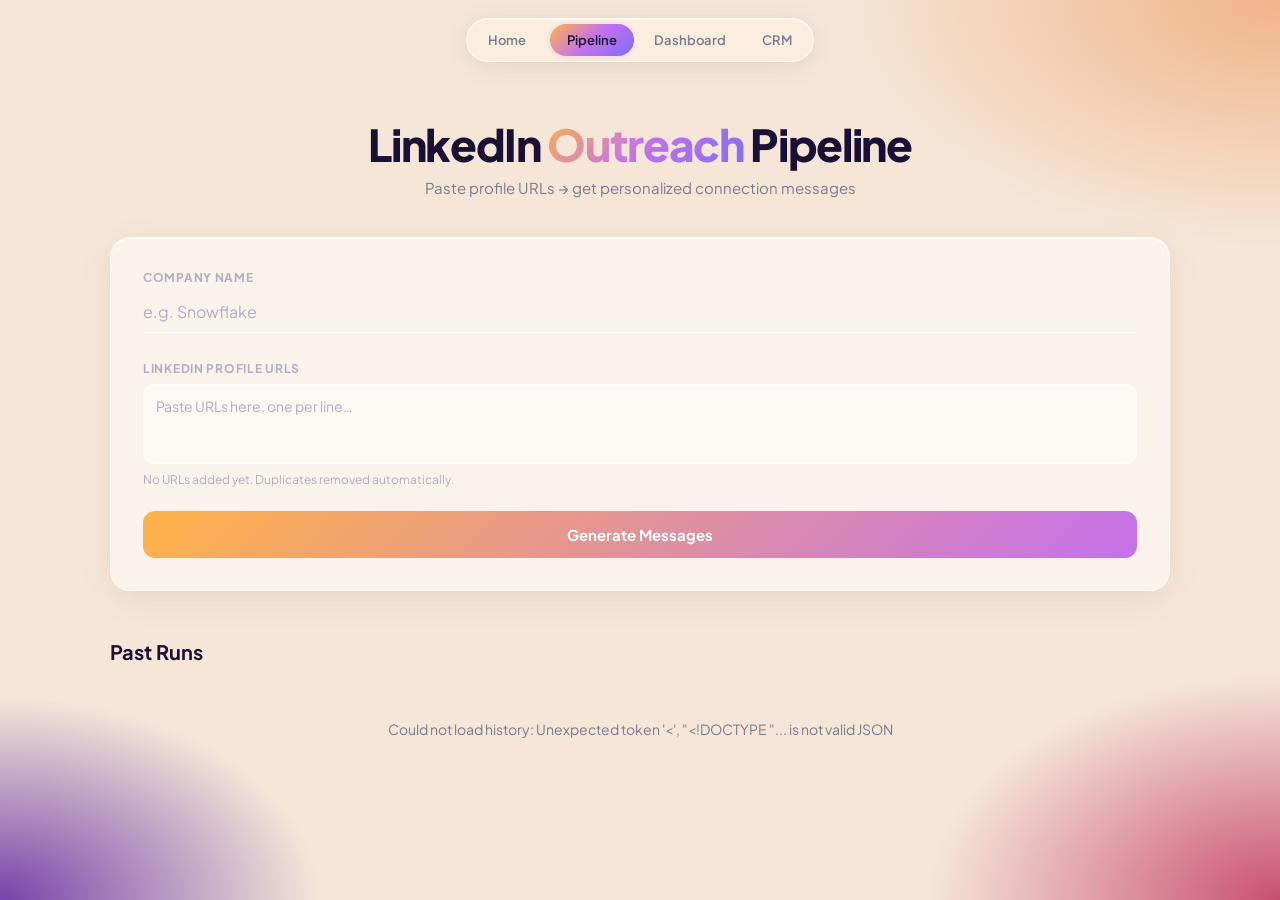
==== commit a80aeb0e: "Fix copy button resizing the table when it changes to Copied Co-Authored-By: Claude Sonnet 5.5 <nore" ====
--- a/index.html
+++ b/index.html
@@ -6,242 +6,763 @@
   <title>LinkedIn Outreach Pipeline</title>
   <link rel="preconnect" href="https://fonts.googleapis.com" />
   <link rel="preconnect" href="https://fonts.gstatic.com" crossorigin />
-  <link href="https://fonts.googleapis.com/css2?family=IBM+Plex+Mono:wght@400;500&family=IBM+Plex+Sans:wght@400;450;500;600&display=swap" rel="stylesheet" />
-  <link rel="stylesheet" href="/app.css" />
+  <link href="https://fonts.googleapis.com/css2?family=Plus+Jakarta+Sans:wght@400;500;600;700;800&display=swap" rel="stylesheet" />
   <style>
-    /* Aliases kept so inline styles inside the JS templates resolve. */
+    *, *::before, *::after { box-sizing: border-box; margin: 0; padding: 0; }
+
     :root {
-      --text-primary: var(--ink);
-      --text-secondary: var(--ink-mid);
-      --text-muted: var(--ink-soft);
-    }
-
-    /* ── compose form ── */
-    .form-card { padding: 26px; margin-bottom: 40px; }
-    .form-card .field-label:not(:first-child) { margin-top: 22px; }
-
+      --grad-start: #ffb347;
+      --grad-mid:   #c471ed;
+      --grad-end:   #7b6ef6;
+      --grad: linear-gradient(135deg, var(--grad-start), var(--grad-mid), var(--grad-end));
+      --bg: #f5e6d8;
+      --surface: rgba(255,255,255,0.55);
+      --card: rgba(255,255,255,0.52);
+      --border: rgba(255,255,255,0.6);
+      --text-primary: #1a1035;
+      --text-secondary: #7c7a8e;
+      --text-muted: #b0adc0;
+      --glass-shadow: 0 8px 32px rgba(120,80,40,0.10), 0 1.5px 0 rgba(255,255,255,0.7) inset;
+      --glass-blur: blur(18px);
+    }
+
+    body {
+      font-family: "Plus Jakarta Sans", sans-serif;
+      background: #f5e6d8;
+      background-image:
+        radial-gradient(ellipse 70% 55% at 100% 0%, #f0b488 0%, transparent 50%),
+        radial-gradient(ellipse 55% 50% at 100% 100%, #c94f72 0%, transparent 50%),
+        radial-gradient(ellipse 50% 45% at 0% 100%,  #7744aa 0%, transparent 50%);
+      background-attachment: fixed;
+      min-height: 100vh;
+      color: var(--text-primary);
+      padding: 0 0 80px;
+    }
+
+    .container {
+      max-width: 1100px;
+      margin: 0 auto;
+      padding: 40px 20px 0;
+    }
+
+    /* ── Nav ── */
+    .nav {
+      display: flex;
+      justify-content: center;
+      padding: 18px 0;
+      position: sticky;
+      top: 0;
+      z-index: 10;
+      pointer-events: none;
+    }
+    .nav-capsule {
+      pointer-events: all;
+      display: inline-flex;
+      align-items: center;
+      gap: 4px;
+      padding: 5px;
+      border-radius: 999px;
+      background: rgba(253,240,224,0.78);
+      backdrop-filter: blur(20px);
+      -webkit-backdrop-filter: blur(20px);
+      border: 1px solid rgba(255,255,255,0.65);
+      box-shadow: 0 4px 24px rgba(120,80,20,0.12), 0 1px 0 rgba(255,255,255,0.7) inset;
+    }
+    .nav-pill {
+      text-decoration: none;
+      display: inline-flex;
+      align-items: center;
+      gap: 5px;
+      color: var(--text-secondary);
+      font-size: 13px;
+      font-weight: 600;
+      padding: 7px 16px;
+      border-radius: 999px;
+      border: none;
+      background: transparent;
+      transition: all .2s;
+      white-space: nowrap;
+      cursor: pointer;
+      font-family: "Plus Jakarta Sans", sans-serif;
+    }
+    .nav-pill:hover { color: var(--text-primary); background: rgba(255,255,255,0.5); }
+    .nav-pill.active {
+      background: transparent;
+      color: var(--text-primary);
+      border: 1.5px solid transparent;
+      background-image: linear-gradient(rgba(253,240,224,0.0), rgba(253,240,224,0.0)),
+                        var(--grad);
+      background-origin: border-box;
+      background-clip: padding-box, border-box;
+      box-shadow: 0 1px 6px rgba(196,113,237,0.18);
+    }
+
+    /* ── Header ── */
+    .header {
+      text-align: center;
+      margin-bottom: 40px;
+    }
+
+    .header h1 {
+      font-size: 2.75rem;
+      font-weight: 800;
+      letter-spacing: -0.03em;
+      line-height: 1.1;
+      color: var(--text-primary);
+      margin-bottom: 10px;
+    }
+
+    .header h1 .grad-word {
+      background: var(--grad);
+      -webkit-background-clip: text;
+      -webkit-text-fill-color: transparent;
+      background-clip: text;
+    }
+
+    .header p {
+      font-size: 0.9375rem;
+      color: var(--text-secondary);
+      font-weight: 400;
+    }
+
+    /* ── Form card ── */
+    .form-card {
+      background: var(--card);
+      border-radius: 20px;
+      padding: 32px;
+      margin-bottom: 32px;
+      box-shadow: 0 8px 32px rgba(120,80,40,0.10), 0 1.5px 0 rgba(255,255,255,0.7) inset;
+      border: 1px solid var(--border);
+      backdrop-filter: blur(18px);
+      -webkit-backdrop-filter: blur(18px);
+    }
+
+    .field-label {
+      font-size: 0.75rem;
+      font-weight: 700;
+      color: var(--text-muted);
+      letter-spacing: 0.06em;
+      text-transform: uppercase;
+      margin-bottom: 8px;
+      display: block;
+    }
+
+    .company-input {
+      width: 100%;
+      border: none;
+      border-bottom: 1.5px solid var(--border);
+      background: transparent;
+      padding: 8px 0 10px;
+      font-size: 1rem;
+      font-family: inherit;
+      color: var(--text-primary);
+      outline: none;
+      margin-bottom: 28px;
+      transition: border-color 0.2s;
+      font-weight: 500;
+    }
+
+    .company-input::placeholder { color: var(--text-muted); font-weight: 400; }
+    .company-input:focus { border-bottom-color: #c471ed; }
+
+    /* ── URL chip input ── */
     .chip-field-wrap {
+      border: 1.5px solid var(--border);
+      border-radius: 12px;
+      padding: 10px 12px;
+      min-height: 80px;
       display: flex;
       flex-wrap: wrap;
-      gap: 7px;
-      align-items: flex-start;
-      min-height: 96px;
-      padding: 11px 12px;
-      background: var(--surface);
-      border: 1px solid var(--rule-strong);
-      border-radius: var(--radius);
+      gap: 6px;
+      align-content: flex-start;
       cursor: text;
-      transition: border-color .12s ease, box-shadow .12s ease;
-    }
-    .chip-field-wrap:focus-within {
-      border-color: var(--ink);
-      box-shadow: 0 0 0 3px rgba(21,32,46,.08);
-    }
-
-    .chip {
+      transition: border-color 0.2s;
+      margin-bottom: 8px;
+      background: rgba(255,255,255,0.4);
+    }
+
+    .chip-field-wrap:focus-within { border-color: #c471ed; }
+
+    .url-chip {
       display: inline-flex;
       align-items: center;
-      gap: 6px;
-      max-width: 100%;
-      padding: 4px 6px 4px 10px;
-      font-size: 12.5px;
-      border-radius: var(--radius);
-      background: var(--surface-2);
-      border: 1px solid var(--rule);
-      color: var(--ink-mid);
-      cursor: default;
-    }
-    .chip-text {
-      font-family: var(--mono);
-      font-size: 12px;
-      max-width: 230px;
+      gap: 5px;
+      background: linear-gradient(135deg, rgba(255,179,71,0.12), rgba(196,113,237,0.12));
+      border: 1px solid rgba(196,113,237,0.25);
+      border-radius: 6px;
+      padding: 3px 8px 3px 6px;
+      font-size: 0.78rem;
+      color: var(--text-primary);
+      font-weight: 500;
+      max-width: 260px;
+    }
+
+    .url-chip .li-icon {
+      width: 14px;
+      height: 14px;
+      border-radius: 3px;
+      background: #0077b5;
+      display: flex;
+      align-items: center;
+      justify-content: center;
+      flex-shrink: 0;
+    }
+
+    .url-chip .li-icon svg { display: block; }
+
+    .url-chip .chip-text {
       overflow: hidden;
       text-overflow: ellipsis;
       white-space: nowrap;
     }
-    .chip-remove {
-      border: 0;
+
+    .url-chip .chip-remove {
       background: none;
-      color: var(--ink-soft);
+      border: none;
       cursor: pointer;
-      font-size: 14px;
+      color: var(--text-muted);
+      font-size: 0.9rem;
       line-height: 1;
-      padding: 2px 3px;
-      border-radius: 3px;
-    }
-    .chip-remove:hover { color: var(--ink); background: var(--rule); }
+      padding: 0 0 0 2px;
+      flex-shrink: 0;
+      transition: color 0.15s;
+    }
+
+    .url-chip .chip-remove:hover { color: #c471ed; }
 
     .chip-textarea {
+      border: none;
+      outline: none;
+      background: transparent;
+      font-family: inherit;
+      font-size: 0.875rem;
+      color: var(--text-primary);
+      resize: none;
       flex: 1;
-      min-width: 190px;
-      border: 0 !important;
-      background: none !important;
-      padding: 4px 2px !important;
-      box-shadow: none !important;
-      resize: none;
-      font-family: var(--mono);
-      font-size: 13px;
+      min-width: 180px;
+      min-height: 28px;
       line-height: 1.6;
     }
-    .chip-textarea:focus { outline: none; box-shadow: none !important; }
-
+
+    .chip-textarea::placeholder { color: var(--text-muted); }
+
+    .url-hint {
+      font-size: 0.75rem;
+      color: var(--text-muted);
+      margin-bottom: 24px;
+    }
+
+    .url-count {
+      font-weight: 600;
+      color: #c471ed;
+    }
+
+    /* ── Generate button ── */
     .btn-generate {
+      width: 100%;
+      background: var(--grad);
+      background-size: 200% 200%;
+      color: #fff;
+      border: none;
+      border-radius: 12px;
+      padding: 14px 24px;
+      font-size: 0.9375rem;
+      font-weight: 700;
+      font-family: inherit;
+      cursor: pointer;
+      transition: opacity 0.2s, transform 0.15s;
       position: relative;
       overflow: hidden;
-      width: 100%;
-      padding: 13px 20px;
-      margin-top: 22px;
-    }
-    .btn-stop { margin-top: 22px; }
-    .btn-progress {
+    }
+
+    .btn-generate:hover:not(:disabled) {
+      opacity: 0.92;
+      transform: translateY(-1px);
+    }
+
+    .btn-generate:disabled {
+      opacity: 0.6;
+      cursor: not-allowed;
+      transform: none;
+    }
+
+    .btn-stop {
+      padding: 14px 20px;
+      border-radius: 12px;
+      border: 1.5px solid rgba(239,68,68,0.4);
+      background: rgba(239,68,68,0.07);
+      color: #ef4444;
+      font-family: var(--font);
+      font-size: 0.875rem;
+      font-weight: 700;
+      cursor: pointer;
+      white-space: nowrap;
+      transition: background .15s, border-color .15s;
+    }
+    .btn-stop:hover {
+      background: rgba(239,68,68,0.14);
+      border-color: #ef4444;
+    }
+
+    /* progress fill overlay */
+    .btn-generate .btn-progress {
       position: absolute;
-      inset: 0 auto 0 0;
-      width: 0;
-      background: var(--signal);
-      transition: width .35s ease;
-    }
-    .btn-label { position: relative; z-index: 1; }
-
-    /* ── run ticker ── */
+      inset: 0;
+      background: rgba(255,255,255,0.15);
+      width: 0%;
+      transition: width 0.4s ease;
+    }
+
+    .btn-generate .btn-label {
+      position: relative;
+      z-index: 1;
+    }
+
+    /* ── Status ticker ── */
     .status-ticker {
       display: none;
       align-items: center;
-      gap: 9px;
-      margin-top: 16px;
-      padding: 11px 14px;
-      font-size: 13px;
-      color: var(--ink-mid);
-      background: var(--surface-2);
-      border: 1px solid var(--rule);
-      border-radius: var(--radius);
-    }
-    .status-ticker.active { display: flex; }
+      gap: 8px;
+      padding: 10px 0 0;
+      font-size: 0.8125rem;
+      color: var(--text-secondary);
+    }
+
+    .status-ticker.visible { display: flex; }
+
     .ticker-dot {
-      width: 7px; height: 7px;
+      width: 6px;
+      height: 6px;
       border-radius: 50%;
-      background: var(--signal);
-      animation: pulse 1.3s ease-in-out infinite;
-    }
-    @keyframes pulse { 0%,100% { opacity: 1 } 50% { opacity: .3 } }
-
-    .error-box { display: none; margin-bottom: 24px; }
-    .error-box.active { display: block; }
-
-    /* ── results ── */
-    .results-section { display: none; margin-bottom: 44px; }
-    .results-section.active { display: block; }
-
-    .results-header, .history-header {
+      background: var(--grad);
+      background: linear-gradient(135deg, #ffb347, #c471ed);
+      flex-shrink: 0;
+      animation: pulse 1.2s ease-in-out infinite;
+    }
+
+    @keyframes pulse {
+      0%, 100% { opacity: 1; transform: scale(1); }
+      50%       { opacity: 0.4; transform: scale(0.7); }
+    }
+
+    /* ── Error ── */
+    .error-box {
+      display: none;
+      background: #fff5f5;
+      border: 1px solid #fecaca;
+      border-radius: 10px;
+      padding: 12px 16px;
+      color: #b91c1c;
+      font-size: 0.875rem;
+      margin-bottom: 20px;
+    }
+
+    .error-box.visible { display: block; }
+
+    /* ── Results ── */
+    .results-section { display: none; }
+    .results-section.visible { display: block; }
+
+    .results-header {
       display: flex;
       align-items: baseline;
-      justify-content: space-between;
-      gap: 14px;
-      padding-bottom: 10px;
+      gap: 12px;
       margin-bottom: 16px;
-      border-bottom: 1px solid var(--rule);
-    }
-    .results-title, .history-title {
-      font-size: 16px;
+    }
+
+    .results-title {
+      font-size: 1.25rem;
+      font-weight: 700;
+      color: var(--text-primary);
+    }
+
+    .results-count {
+      font-size: 0.8125rem;
+      color: var(--text-secondary);
+      font-weight: 500;
+    }
+
+    /* ── Table ── */
+    .table-card {
+      background: var(--card);
+      border-radius: 20px;
+      border: 1px solid var(--border);
+      box-shadow: 0 8px 32px rgba(120,80,40,0.10), 0 1.5px 0 rgba(255,255,255,0.7) inset;
+      backdrop-filter: blur(18px);
+      -webkit-backdrop-filter: blur(18px);
+      overflow: hidden;
+    }
+
+    table {
+      width: 100%;
+      border-collapse: collapse;
+      font-size: 0.875rem;
+    }
+
+    thead {
+      background: linear-gradient(to right, rgba(255,179,71,0.06), rgba(196,113,237,0.06));
+      border-bottom: 1px solid var(--border);
+    }
+
+    th {
+      padding: 13px 16px;
+      text-align: left;
+      font-size: 0.7rem;
+      font-weight: 700;
+      letter-spacing: 0.07em;
+      text-transform: uppercase;
+      color: var(--text-muted);
+      white-space: nowrap;
+    }
+
+    td {
+      padding: 16px 16px;
+      vertical-align: top;
+      border-bottom: 1px solid #f5f0fc;
+    }
+
+    tr:last-child td { border-bottom: none; }
+
+    tbody tr {
+      transition: background 0.15s;
+    }
+
+    tbody tr:hover td { background: #fdfaff; }
+
+    /* gradient left accent per row */
+    tbody tr td:first-child {
+      position: relative;
+    }
+
+    tbody tr td:first-child::before {
+      content: "";
+      position: absolute;
+      left: 0;
+      top: 20%;
+      bottom: 20%;
+      width: 3px;
+      border-radius: 0 2px 2px 0;
+      background: var(--grad);
+      opacity: 0;
+      transition: opacity 0.2s;
+    }
+
+    tbody tr:hover td:first-child::before { opacity: 1; }
+
+    .td-sr {
+      color: var(--text-muted);
+      font-size: 0.8rem;
       font-weight: 600;
-      letter-spacing: -0.01em;
-    }
-    .results-count, .history-count {
-      font-family: var(--mono);
-      font-size: 13px;
-      color: var(--ink-soft);
-    }
-
-    .td-sr {
-      font-family: var(--mono);
-      font-size: 13px;
-      color: var(--ink-soft);
       width: 36px;
     }
-    .name-text { font-weight: 500; }
-    .td-url a { font-size: 13px; color: var(--ink-mid); }
-    .td-message { min-width: 300px; }
-    .message-text { font-size: 13.5px; line-height: 1.6; color: var(--ink); }
-
-    /* Badges: only a real personalisation earns the accent. */
-    .badge-yes  { background: var(--signal-tint); border-color: var(--signal-rule); color: var(--signal); }
-    .badge-warn { background: var(--stall-tint);  border-color: #E0D2A6;            color: var(--stall); }
-    .badge-no   { background: var(--closed-tint); border-color: var(--rule-strong); color: var(--closed); }
-
-    .priority-badge { font-family: var(--sans); }
-    .pri-high   { background: var(--stall-tint);  border-color: #E0D2A6;            color: var(--stall); font-weight: 600; }
-    .pri-medium { background: var(--surface);     border-color: var(--rule-strong); color: var(--ink-mid); }
-    .pri-low    { background: var(--closed-tint); border-color: var(--rule-strong); color: var(--closed); }
-
-    /* Character budget: a bar that only speaks up when you go over. */
-    .char-bar-wrap { display: flex; align-items: center; gap: 9px; margin-top: 9px; }
+
+    .td-name {
+      min-width: 130px;
+    }
+
+    .name-text {
+      font-weight: 700;
+      color: var(--text-primary);
+      font-size: 0.9rem;
+    }
+
+    .td-pers { width: 100px; }
+
+    .badge {
+      display: inline-flex;
+      align-items: center;
+      gap: 4px;
+      font-size: 0.7rem;
+      font-weight: 700;
+      padding: 3px 9px;
+      border-radius: 20px;
+    }
+
+    .badge-yes {
+      background: linear-gradient(135deg, rgba(255,179,71,0.15), rgba(196,113,237,0.15));
+      color: #9333ea;
+      border: 1px solid rgba(196,113,237,0.3);
+    }
+
+    .badge-no {
+      background: #f5f5f5;
+      color: var(--text-muted);
+      border: 1px solid #e5e5e5;
+    }
+
+    .badge-warn {
+      background: #fff7ed;
+      color: #c2410c;
+      border: 1px solid #fed7aa;
+    }
+
+    .td-url a {
+      color: #7b6ef6;
+      text-decoration: none;
+      font-size: 0.8rem;
+      font-weight: 500;
+      white-space: nowrap;
+    }
+
+    .td-url a:hover { text-decoration: underline; }
+
+    .td-message { min-width: 300px; max-width: 420px; }
+
+    .message-text {
+      color: var(--text-primary);
+      line-height: 1.6;
+      font-size: 0.875rem;
+    }
+
+    .char-bar-wrap {
+      margin-top: 8px;
+      display: flex;
+      align-items: center;
+      gap: 8px;
+    }
+
     .char-bar-track {
       flex: 1;
-      max-width: 130px;
       height: 3px;
-      background: var(--rule);
-      border-radius: 2px;
+      background: #ede8f5;
+      border-radius: 99px;
       overflow: hidden;
     }
+
     .char-bar-fill {
       height: 100%;
-      background: var(--ink-soft);
-      transition: width .3s ease;
-    }
-    .char-bar-fill.over { background: #9C3B26; }
+      border-radius: 99px;
+      background: var(--grad);
+      transition: width 0.4s ease;
+    }
+
+    .char-bar-fill.over { background: linear-gradient(to right, #f97316, #ef4444); }
+
     .char-label {
-      font-family: var(--mono);
-      font-size: 11.5px;
-      color: var(--ink-soft);
+      font-size: 0.7rem;
+      font-weight: 600;
+      color: var(--text-muted);
       white-space: nowrap;
     }
-    .char-label.over { color: #9C3B26; font-weight: 500; }
-
-    /* ── past runs ── */
-    .history-section { margin-bottom: 24px; }
-    .run-list { display: flex; flex-direction: column; gap: 8px; }
+
+    .char-label.over { color: #ef4444; }
+
+    /* ── Priority badge ── */
+    .priority-badge {
+      display: inline-flex;
+      align-items: center;
+      gap: 4px;
+      padding: 3px 9px;
+      border-radius: 20px;
+      font-size: 11px;
+      font-weight: 700;
+      letter-spacing: 0.02em;
+      white-space: nowrap;
+      border: 1px solid;
+    }
+    .pri-high   { color: #e85d04; border-color: rgba(232,93,4,0.3);   background: rgba(232,93,4,0.08); }
+    .pri-medium { color: #7b6ef6; border-color: rgba(123,110,246,0.3); background: rgba(123,110,246,0.08); }
+    .pri-low    { color: #9090aa; border-color: rgba(144,144,170,0.3); background: rgba(144,144,170,0.08); }
+    .td-priority { width: 90px; }
+
+    /* ── Trash button ── */
+    .btn-trash {
+      background: transparent;
+      border: 1.5px solid rgba(239,68,68,0.25);
+      border-radius: 8px;
+      color: rgba(239,68,68,0.5);
+      font-size: 14px;
+      padding: 5px 8px;
+      cursor: pointer;
+      transition: border-color .15s, color .15s, background .15s;
+      line-height: 1;
+    }
+    .btn-trash:hover {
+      border-color: #ef4444;
+      color: #ef4444;
+      background: rgba(239,68,68,0.06);
+    }
+
+    .td-copy { width: 104px; min-width: 104px; text-align: center; }
+
+    .btn-copy {
+      background: transparent;
+      border: 1.5px solid var(--border);
+      border-radius: 8px;
+      color: var(--text-secondary);
+      padding: 5px 11px;
+      font-size: 0.75rem;
+      font-weight: 600;
+      font-family: inherit;
+      cursor: pointer;
+      transition: all 0.15s;
+      white-space: nowrap;
+      display: inline-block;
+      width: 84px;          /* fixed so "Copy" -> "Copied" never changes the column width */
+      text-align: center;
+    }
+
+    .btn-copy:hover {
+      border-color: #c471ed;
+      color: #c471ed;
+    }
+
+    .btn-copy.copied {
+      background: linear-gradient(135deg, rgba(255,179,71,0.12), rgba(196,113,237,0.12));
+      border-color: #c471ed;
+      color: #9333ea;
+    }
+
+    /* ── Row entrance animation ── */
+    @keyframes rowIn {
+      from { opacity: 0; transform: translateY(8px); }
+      to   { opacity: 1; transform: translateY(0); }
+    }
+
+    .row-new {
+      animation: rowIn 0.3s ease forwards;
+    }
+
+    @media (prefers-reduced-motion: reduce) {
+      .row-new { animation: none; }
+    }
+
+    /* ── Run History ── */
+    .history-section {
+      margin-top: 48px;
+    }
+    .history-header {
+      display: flex;
+      align-items: baseline;
+      gap: 12px;
+      margin-bottom: 16px;
+    }
+    .history-title {
+      font-size: 1.25rem;
+      font-weight: 700;
+      color: var(--text-primary);
+    }
+    .history-count {
+      font-size: 0.8125rem;
+      color: var(--text-secondary);
+      font-weight: 500;
+    }
+    .run-list { display: flex; flex-direction: column; gap: 10px; }
 
     .run-card {
-      background: var(--surface);
-      border: 1px solid var(--rule);
-      border-radius: var(--radius-lg);
+      background: var(--card);
+      border: 1px solid var(--border);
+      border-radius: 16px;
       overflow: hidden;
+      box-shadow: 0 8px 32px rgba(120,80,40,0.10), 0 1.5px 0 rgba(255,255,255,0.7) inset;
+      backdrop-filter: blur(18px);
+      -webkit-backdrop-filter: blur(18px);
     }
     .run-card-head {
       display: flex;
       align-items: center;
-      gap: 14px;
-      padding: 13px 18px;
+      gap: 12px;
+      padding: 14px 20px;
       cursor: pointer;
       user-select: none;
-      transition: background .12s ease;
-    }
-    .run-card-head:hover { background: var(--surface-2); }
-    .run-company { flex: 1; font-size: 14.5px; font-weight: 600; }
-    .run-meta {
-      font-family: var(--mono);
-      font-size: 12px;
-      color: var(--ink-soft);
+      transition: background .15s;
+    }
+    .run-card-head:hover { background: rgba(255,255,255,0.7); }
+    .run-card-head .run-company {
+      font-weight: 700;
+      font-size: 0.9375rem;
+      color: var(--text-primary);
+      flex: 1;
+    }
+    .run-card-head .run-meta {
+      font-size: 0.78rem;
+      color: var(--text-secondary);
       white-space: nowrap;
     }
-    .run-chevron {
-      font-size: 10px;
-      color: var(--ink-soft);
-      transition: transform .18s ease;
+    .run-card-head .run-chevron {
+      font-size: 0.75rem;
+      color: var(--text-muted);
+      transition: transform .2s;
     }
     .run-card.open .run-chevron { transform: rotate(180deg); }
 
-    .run-card-body { display: none; border-top: 1px solid var(--rule); }
+    .run-card-body {
+      display: none;
+      border-top: 1px solid var(--border);
+    }
     .run-card.open .run-card-body { display: block; }
 
-    .run-contacts-table thead th { background: var(--surface-2); font-size: 11.5px; }
-    .run-contacts-table td { padding: 11px 16px; font-size: 13px; }
-    .rct-name { font-weight: 500; white-space: nowrap; }
-    .rct-msg { color: var(--ink-mid); line-height: 1.55; }
-
-    @media (max-width: 720px) {
-      .form-card { padding: 20px; }
-      .td-message { min-width: 0; }
-      .chip-text { max-width: 150px; }
+    .run-contacts-table {
+      width: 100%;
+      border-collapse: collapse;
+      font-size: 0.8375rem;
+    }
+    .run-contacts-table thead {
+      background: linear-gradient(to right, rgba(255,179,71,0.05), rgba(196,113,237,0.05));
+    }
+    .run-contacts-table th {
+      padding: 10px 16px;
+      text-align: left;
+      font-size: 0.68rem;
+      font-weight: 700;
+      letter-spacing: .07em;
+      text-transform: uppercase;
+      color: var(--text-muted);
+      border-bottom: 1px solid var(--border);
+      white-space: nowrap;
+    }
+    .run-contacts-table td {
+      padding: 12px 16px;
+      border-bottom: 1px solid #f5f0fc;
+      vertical-align: top;
+    }
+    .run-contacts-table tr:last-child td { border-bottom: none; }
+    .run-contacts-table tbody tr:hover td { background: #fdfaff; }
+    .rct-name a { color: var(--text-primary); font-weight: 600; text-decoration: none; }
+    .rct-name a:hover { color: #7b6ef6; }
+    .rct-msg {
+      color: var(--text-secondary);
+      line-height: 1.55;
+      max-width: 400px;
+    }
+    .rct-copy {
+      background: transparent;
+      border: 1.5px solid var(--border);
+      border-radius: 8px;
+      color: var(--text-secondary);
+      padding: 4px 10px;
+      font-size: 0.72rem;
+      font-weight: 600;
+      font-family: inherit;
+      cursor: pointer;
+      white-space: nowrap;
+      transition: all .15s;
+      display: inline-block;
+      width: 80px;
+      text-align: center;
+    }
+    .rct-copy:hover { border-color: #c471ed; color: #c471ed; }
+    .rct-copy.copied { background: linear-gradient(135deg,rgba(255,179,71,.12),rgba(196,113,237,.12)); border-color:#c471ed; color:#9333ea; }
+
+    .history-empty {
+      text-align: center;
+      padding: 40px 20px;
+      color: var(--text-secondary);
+      font-size: 0.875rem;
+    }
+    .history-loader {
+      text-align: center;
+      padding: 24px;
+      color: var(--text-muted);
+      font-size: 0.875rem;
+    }
+
+    /* ── Mobile ── */
+    @media (max-width: 600px) {
+      .header h1 { font-size: 2rem; }
+      .form-card { padding: 24px 18px; }
+      .td-message { min-width: 200px; }
+      table { font-size: 0.8rem; }
     }
   </style>
 </head>
@@ -249,23 +770,23 @@
   <nav class="nav">
     <div class="nav-capsule">
       <a href="/" class="nav-pill">Home</a>
-      <a href="/tracker" class="nav-pill">Applications</a>
-      <a href="/outreach" class="nav-pill active">Outreach</a>
+      <div class="nav-divider"></div>
+      <a href="/outreach" class="nav-pill active">Pipeline</a>
       <a href="/dashboard" class="nav-pill">Dashboard</a>
-      <a href="/crm" class="nav-pill">Contacts</a>
+      <a href="/crm" class="nav-pill">CRM</a>
     </div>
   </nav>
 
   <div class="container">
 
     <header class="header">
-      <h1>Outreach</h1>
-      <p>Paste LinkedIn profile URLs and get a connection message written for each person, under LinkedIn's 300-character limit.</p>
+      <h1>LinkedIn <span class="grad-word">Outreach</span> Pipeline</h1>
+      <p>Paste profile URLs → get personalized connection messages</p>
     </header>
 
     <div class="form-card">
 
-      <label class="field-label" for="company-input">Company</label>
+      <label class="field-label" for="company-input">Company Name</label>
       <input
         type="text"
         id="company-input"
@@ -274,7 +795,7 @@
         autocomplete="off"
       />
 
-      <label class="field-label">LinkedIn profile URLs</label>
+      <label class="field-label">LinkedIn Profile URLs</label>
       <div class="chip-field-wrap" id="chip-field" onclick="document.getElementById('chip-input').focus()">
         <!-- chips injected here by JS -->
         <textarea
@@ -285,7 +806,7 @@
         ></textarea>
       </div>
       <p class="url-hint">
-        <span id="url-count-text">Add one URL per line.</span>
+        <span id="url-count-text">No URLs added yet.</span>
         Duplicates removed automatically.
       </p>
 
@@ -295,7 +816,7 @@
           <span class="btn-label" id="btn-label">Generate Messages</span>
         </button>
         <button class="btn-stop" id="stop-btn" onclick="stopPipeline()" style="display:none">
-          Stop
+          ⏹ Stop
         </button>
       </div>
 
@@ -310,7 +831,7 @@
 
     <div class="results-section" id="results-section">
       <div class="results-header">
-        <span class="results-title">Messages</span>
+        <span class="results-title">Personalized messages</span>
         <span class="results-count" id="results-count"></span>
       </div>
       <div class="table-card">
@@ -319,11 +840,11 @@
             <tr>
               <th>#</th>
               <th>Name</th>
-              <th>Personal detail</th>
+              <th>Personalized</th>
               <th>Priority</th>
               <th>LinkedIn</th>
               <th>Message</th>
-              <th></th>
+              <th>Copy</th>
               <th></th>
             </tr>
           </thead>
@@ -335,7 +856,7 @@
     <!-- ── Past Runs ── -->
     <div class="history-section">
       <div class="history-header">
-        <span class="history-title">Past runs</span>
+        <span class="history-title">Past Runs</span>
         <span class="history-count" id="history-count"></span>
       </div>
       <div id="run-list-container">
@@ -377,7 +898,7 @@
       // Update count label
       const n = chipUrls.length;
       urlCountText.innerHTML = n === 0
-        ? "Add one URL per line."
+        ? "No URLs added yet."
         : `<span class="url-count">${n} URL${n !== 1 ? "s" : ""} added.</span>`;
     }
 
@@ -590,7 +1111,7 @@
 
       const pri = row.priority || "medium";
       const priLabel = pri.charAt(0).toUpperCase() + pri.slice(1);
-      const priDot = '<i class="pill-dot"></i>';
+      const priDot = pri === "high" ? "🔴" : pri === "medium" ? "🟡" : "⚪";
 
       const tr = document.createElement("tr");
       tr.className = "row-new";
@@ -603,10 +1124,10 @@
           <span class="badge ${badgeClass}">${badgeLabel}</span>
         </td>
         <td class="td-priority">
-          <span class="priority-badge pri-${pri}">${priDot}${priLabel}</span>
+          <span class="priority-badge pri-${pri}">${priDot} ${priLabel}</span>
         </td>
         <td class="td-url">
-          <a href="${escHtml(row.url)}" target="_blank" rel="noopener">Profile</a>
+          <a href="${escHtml(row.url)}" target="_blank" rel="noopener">View ↗</a>
         </td>
         <td class="td-message">
           <div class="message-text">${escHtml(row.message)}</div>
@@ -707,7 +1228,7 @@
         const res  = await fetch("/history?limit=50");
         const runs = await res.json();
         if (!Array.isArray(runs) || runs.length === 0) {
-          container.innerHTML = `<div class="history-empty">No runs yet. Add a company and some profile URLs above to write your first batch.</div>`;
+          container.innerHTML = `<div class="history-empty">No past runs yet. Generate your first batch above.</div>`;
           return;
         }
         _allRuns = runs;
